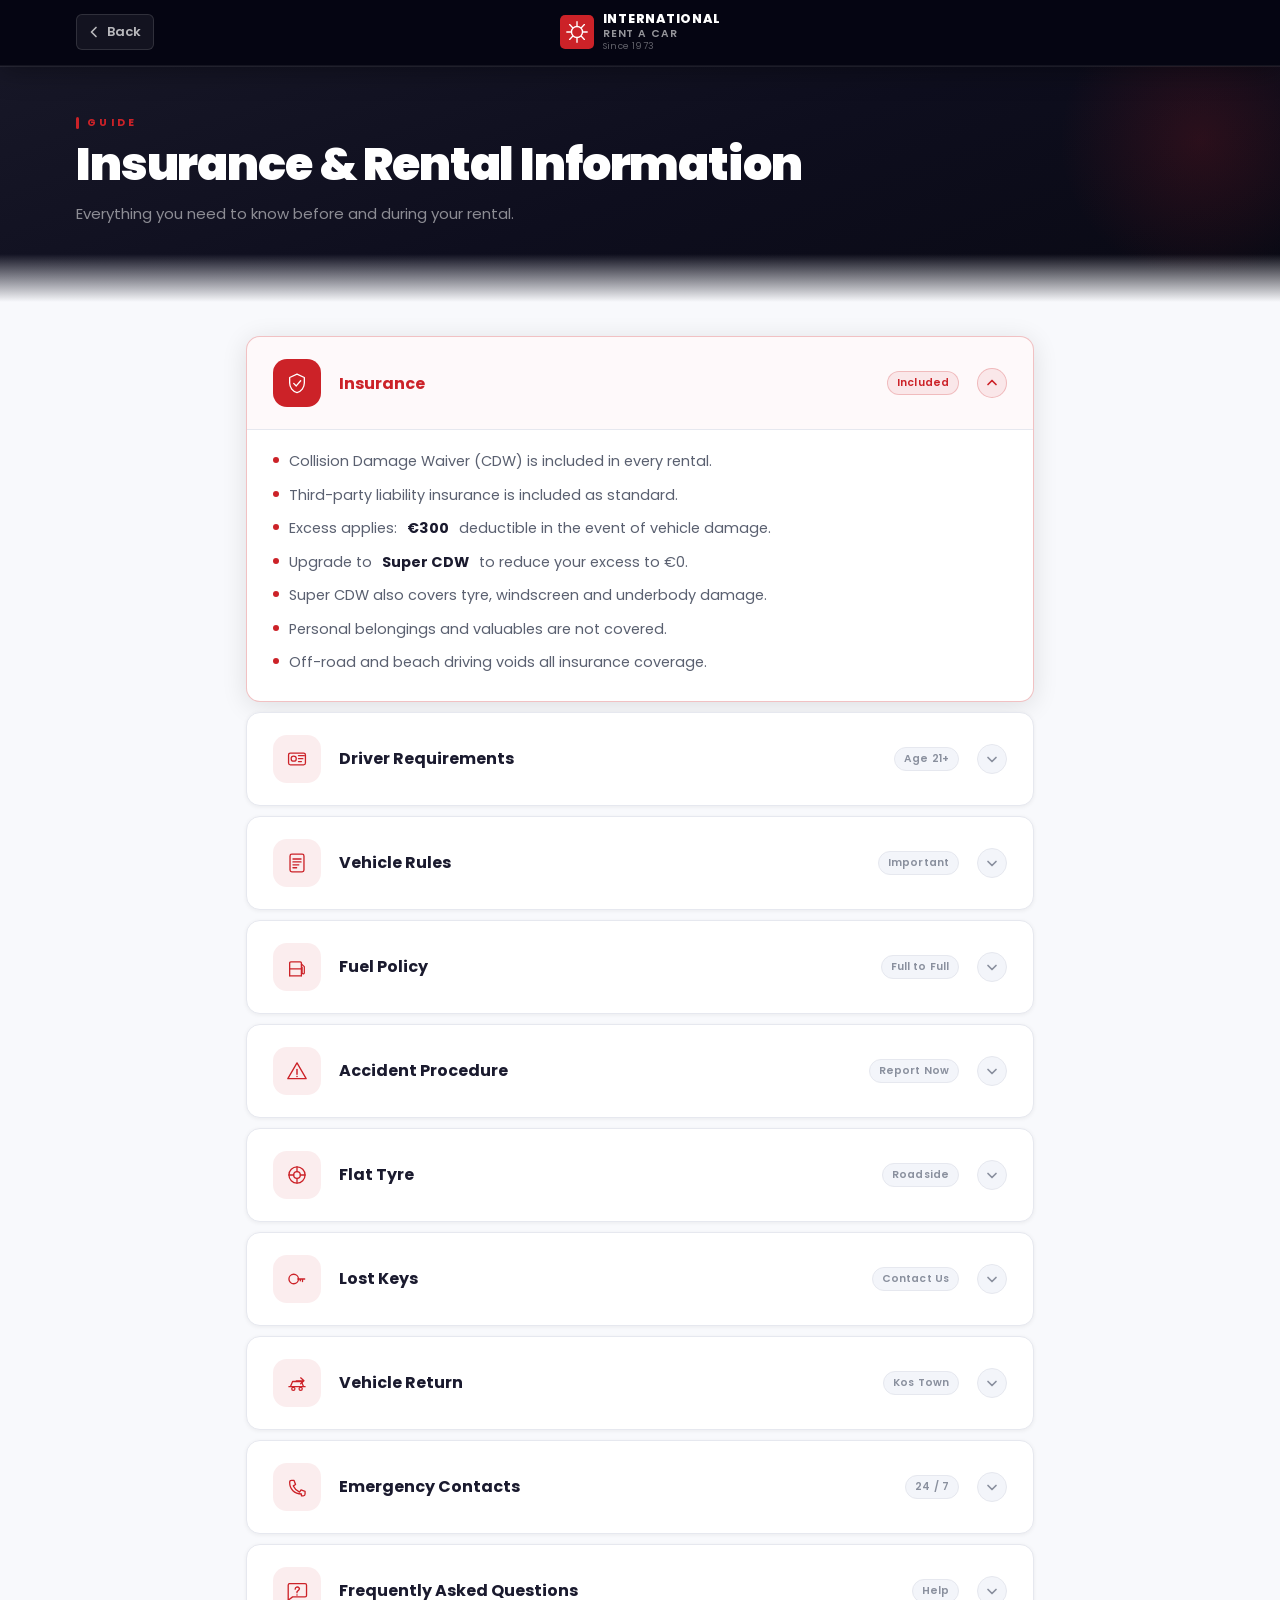
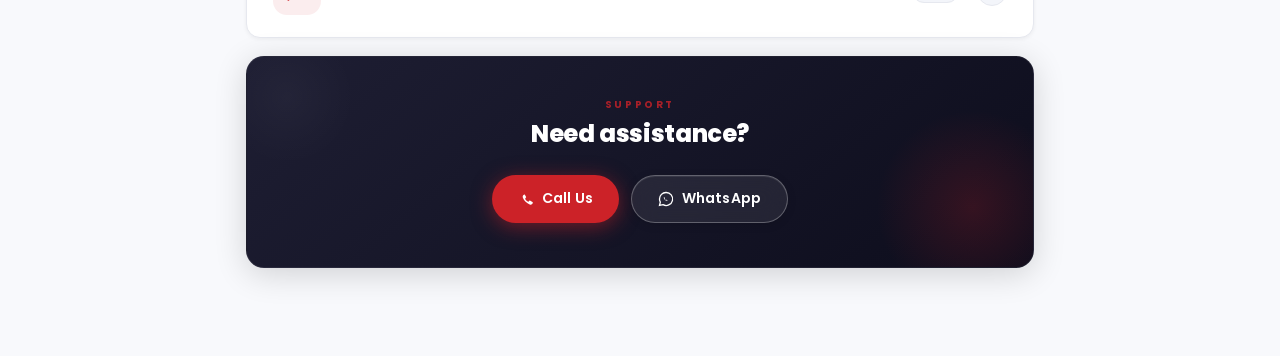
==== rental-guide.html @ 5ad6110a "Initial development version" ====
<!DOCTYPE html>
<html lang="en">
<head>
  <meta charset="UTF-8" />
  <meta name="viewport" content="width=device-width, initial-scale=1.0" />
  <meta name="description" content="Insurance &amp; Rental Information — International Rent A Car, Kos, Greece. Everything you need to know before and during your rental." />
  <title>Insurance &amp; Rental Information — International Rent A Car</title>
  <link rel="preconnect" href="https://fonts.googleapis.com" />
  <link rel="preconnect" href="https://fonts.gstatic.com" crossorigin />
  <link href="https://fonts.googleapis.com/css2?family=Poppins:ital,wght@0,300;0,400;0,500;0,600;0,700;0,800;0,900;1,400;1,500&display=swap" rel="stylesheet" />
  <link rel="stylesheet" href="css/style.css" />
  <link rel="stylesheet" href="css/rental-guide.css" />
</head>
<body class="rg-page">

  <!-- ═══════════════════════ NAVIGATION ═══════════════════════ -->
  <header class="rg-nav" role="banner">
    <div class="rg-nav__inner">

      <a href="index.html" class="rg-nav__back" id="rgBack" aria-label="Go back to home page">
        <svg width="16" height="16" viewBox="0 0 16 16" fill="none" aria-hidden="true">
          <path d="M10 12.5L5.5 8 10 3.5" stroke="currentColor" stroke-width="1.7" stroke-linecap="round" stroke-linejoin="round"/>
        </svg>
        <span>Back</span>
      </a>

      <a href="index.html" class="rg-nav__logo" aria-label="International Rent A Car — Home">
        <div class="rg-nav__logo-icon" aria-hidden="true">
          <svg width="34" height="34" viewBox="0 0 40 40" fill="none" xmlns="http://www.w3.org/2000/svg">
            <rect width="40" height="40" rx="6" fill="#CC2228"/>
            <circle cx="20" cy="20" r="6.5" stroke="white" stroke-width="1.6" fill="none"/>
            <line x1="20" y1="8"  x2="20" y2="12.5" stroke="white" stroke-width="1.6" stroke-linecap="round"/>
            <line x1="20" y1="27.5" x2="20" y2="32" stroke="white" stroke-width="1.6" stroke-linecap="round"/>
            <line x1="8"  y1="20" x2="12.5" y2="20" stroke="white" stroke-width="1.6" stroke-linecap="round"/>
            <line x1="27.5" y1="20" x2="32" y2="20" stroke="white" stroke-width="1.6" stroke-linecap="round"/>
            <line x1="11.3" y1="11.3" x2="14.9" y2="14.9" stroke="white" stroke-width="1.6" stroke-linecap="round"/>
            <line x1="25.1" y1="25.1" x2="28.7" y2="28.7" stroke="white" stroke-width="1.6" stroke-linecap="round"/>
            <line x1="28.7" y1="11.3" x2="25.1" y2="14.9" stroke="white" stroke-width="1.6" stroke-linecap="round"/>
            <line x1="14.9" y1="25.1" x2="11.3" y2="28.7" stroke="white" stroke-width="1.6" stroke-linecap="round"/>
          </svg>
        </div>
        <div class="rg-nav__logo-text">
          <span class="rg-nav__logo-name">INTERNATIONAL</span>
          <span class="rg-nav__logo-sub">RENT A CAR</span>
          <span class="rg-nav__logo-since">Since 1973</span>
        </div>
      </a>

      <!-- Spacer keeps logo centred in the 3-column grid -->
      <div class="rg-nav__spacer" aria-hidden="true"></div>

    </div>
  </header>

  <!-- ═══════════════════════ PAGE HERO HEADER ═════════════════ -->
  <div class="rg-hero" aria-hidden="true" role="presentation">
    <div class="rg-hero__inner">
      <span class="rg-hero__eyebrow">GUIDE</span>
      <h1 class="rg-hero__title">Insurance &amp; Rental Information</h1>
      <p class="rg-hero__sub">Everything you need to know before and during your rental.</p>
    </div>
  </div>

  <!-- ═══════════════════════ MAIN CONTENT ═════════════════════ -->
  <main class="rg-content" id="main-content" aria-label="Rental guide content">

    <!-- ══════════ ACCORDION ══════════════════════════════════ -->
    <section class="rg-acc" aria-label="Rental guide sections">

      <!-- ── 1 · Insurance ──────────────────────────────────── -->
      <div class="rg-acc__item open" id="insurance">
        <button
          class="rg-acc__trigger"
          aria-expanded="true"
          aria-controls="rg-body-0"
          id="rg-btn-0"
        >
          <span class="rg-acc__icon" aria-hidden="true">
            <svg width="22" height="22" viewBox="0 0 30 30" fill="none" stroke="currentColor" stroke-linecap="round" stroke-linejoin="round">
              <path d="M15 3L5 7.5v7.5c0 6 4.2 11.6 10 13 5.8-1.4 10-7 10-13V7.5L15 3z" stroke-width="1.8"/>
              <path d="M10.5 15.5l3.5 3.5 6-7" stroke-width="1.8"/>
            </svg>
          </span>
          <span class="rg-acc__label">Insurance</span>
          <span class="rg-acc__tag" aria-hidden="true">Included</span>
          <span class="rg-acc__chevron" aria-hidden="true">
            <svg width="14" height="14" viewBox="0 0 14 14" fill="none">
              <path d="M3 5.5l4 4 4-4" stroke="currentColor" stroke-width="1.7" stroke-linecap="round" stroke-linejoin="round"/>
            </svg>
          </span>
        </button>
        <div class="rg-acc__body" id="rg-body-0" role="region" aria-labelledby="rg-btn-0">
          <div class="rg-acc__inner">
            <div class="rg-acc__content">
              <ul class="rg-acc__list">
                <li>Collision Damage Waiver (CDW) is included in every rental.</li>
                <li>Third-party liability insurance is included as standard.</li>
                <li>Excess applies: <strong>€300</strong> deductible in the event of vehicle damage.</li>
                <li>Upgrade to <strong>Super CDW</strong> to reduce your excess to €0.</li>
                <li>Super CDW also covers tyre, windscreen and underbody damage.</li>
                <li>Personal belongings and valuables are not covered.</li>
                <li>Off-road and beach driving voids all insurance coverage.</li>
              </ul>
            </div>
          </div>
        </div>
      </div>

      <!-- ── 2 · Driver Requirements ────────────────────────── -->
      <div class="rg-acc__item" id="drivers">
        <button
          class="rg-acc__trigger"
          aria-expanded="false"
          aria-controls="rg-body-1"
          id="rg-btn-1"
        >
          <span class="rg-acc__icon" aria-hidden="true">
            <svg width="22" height="22" viewBox="0 0 30 30" fill="none" stroke="currentColor" stroke-linecap="round" stroke-linejoin="round">
              <rect x="3.5" y="7" width="23" height="16" rx="2.5" stroke-width="1.8"/>
              <circle cx="10.5" cy="14.5" r="3.5" stroke-width="1.7"/>
              <path d="M17 10.5h8M17 14.5h6M17 18.5h4" stroke-width="1.8"/>
            </svg>
          </span>
          <span class="rg-acc__label">Driver Requirements</span>
          <span class="rg-acc__tag" aria-hidden="true">Age 21+</span>
          <span class="rg-acc__chevron" aria-hidden="true">
            <svg width="14" height="14" viewBox="0 0 14 14" fill="none">
              <path d="M3 5.5l4 4 4-4" stroke="currentColor" stroke-width="1.7" stroke-linecap="round" stroke-linejoin="round"/>
            </svg>
          </span>
        </button>
        <div class="rg-acc__body" id="rg-body-1" role="region" aria-labelledby="rg-btn-1">
          <div class="rg-acc__inner">
            <div class="rg-acc__content">
              <ul class="rg-acc__list">
                <li>Valid driving licence required, held for a minimum of <strong>1 year</strong>.</li>
                <li>Minimum driver age: <strong>21 years</strong>.</li>
                <li>Maximum driver age: <strong>75 years</strong>.</li>
                <li>Drivers aged 21–24: a young driver surcharge applies per day.</li>
                <li>Non-EU licence holders must present an International Driving Permit.</li>
                <li>A valid credit card in the main driver's name is required at pickup.</li>
                <li>Up to 3 additional authorised drivers can be added to the agreement.</li>
              </ul>
            </div>
          </div>
        </div>
      </div>

      <!-- ── 3 · Vehicle Rules ───────────────────────────────── -->
      <div class="rg-acc__item" id="rules">
        <button
          class="rg-acc__trigger"
          aria-expanded="false"
          aria-controls="rg-body-2"
          id="rg-btn-2"
        >
          <span class="rg-acc__icon" aria-hidden="true">
            <svg width="22" height="22" viewBox="0 0 30 30" fill="none" stroke="currentColor" stroke-linecap="round" stroke-linejoin="round">
              <rect x="5.5" y="3" width="19" height="24" rx="2.4" stroke-width="1.8"/>
              <path d="M9.5 9.5h11M9.5 13.5h11M9.5 17.5h8M9.5 21.5h5" stroke-width="1.8"/>
            </svg>
          </span>
          <span class="rg-acc__label">Vehicle Rules</span>
          <span class="rg-acc__tag" aria-hidden="true">Important</span>
          <span class="rg-acc__chevron" aria-hidden="true">
            <svg width="14" height="14" viewBox="0 0 14 14" fill="none">
              <path d="M3 5.5l4 4 4-4" stroke="currentColor" stroke-width="1.7" stroke-linecap="round" stroke-linejoin="round"/>
            </svg>
          </span>
        </button>
        <div class="rg-acc__body" id="rg-body-2" role="region" aria-labelledby="rg-btn-2">
          <div class="rg-acc__inner">
            <div class="rg-acc__content">
              <ul class="rg-acc__list">
                <li>No smoking inside any vehicle — a <strong>€80 cleaning fee</strong> will apply.</li>
                <li>Pets are welcome with prior notice; a cleaning fee may apply.</li>
                <li>Off-road, beach and unpaved-road driving is strictly prohibited.</li>
                <li>All vehicles must remain within the borders of Greece at all times.</li>
                <li>Report any accident, incident or damage to us immediately.</li>
                <li>Do not attempt to repair the vehicle yourself — call us first.</li>
                <li>Seat belts must be worn by all passengers at all times by law.</li>
              </ul>
            </div>
          </div>
        </div>
      </div>

      <!-- ── 4 · Fuel Policy ────────────────────────────────── -->
      <div class="rg-acc__item" id="fuel">
        <button
          class="rg-acc__trigger"
          aria-expanded="false"
          aria-controls="rg-body-3"
          id="rg-btn-3"
        >
          <span class="rg-acc__icon" aria-hidden="true">
            <svg width="22" height="22" viewBox="0 0 30 30" fill="none" stroke="currentColor" stroke-linecap="round" stroke-linejoin="round">
              <path d="M5 27V9.5A1.5 1.5 0 016.5 8h13A1.5 1.5 0 0121 9.5V27" stroke-width="1.8"/>
              <path d="M5 17.5h16" stroke-width="1.8"/>
              <path d="M5 27h16" stroke-width="1.8"/>
              <path d="M21 11l4 3.5v8.5a1.5 1.5 0 01-3 0V15" stroke-width="1.65"/>
            </svg>
          </span>
          <span class="rg-acc__label">Fuel Policy</span>
          <span class="rg-acc__tag" aria-hidden="true">Full to Full</span>
          <span class="rg-acc__chevron" aria-hidden="true">
            <svg width="14" height="14" viewBox="0 0 14 14" fill="none">
              <path d="M3 5.5l4 4 4-4" stroke="currentColor" stroke-width="1.7" stroke-linecap="round" stroke-linejoin="round"/>
            </svg>
          </span>
        </button>
        <div class="rg-acc__body" id="rg-body-3" role="region" aria-labelledby="rg-btn-3">
          <div class="rg-acc__inner">
            <div class="rg-acc__content">
              <ul class="rg-acc__list">
                <li>All vehicles are collected with a <strong>full tank</strong> of fuel.</li>
                <li>The vehicle must be returned with a full tank.</li>
                <li>Failure to return full: refuelling charge + <strong>€25 service fee</strong>.</li>
                <li>The fuel type (petrol or diesel) is shown on the dashboard sticker.</li>
                <li>Always use the correct fuel — misfuelling is not covered by insurance.</li>
                <li>We do not offer a prepaid fuel option.</li>
              </ul>
            </div>
          </div>
        </div>
      </div>

      <!-- ── 5 · Accident Procedure ───────────────────────── -->
      <div class="rg-acc__item" id="accident">
        <button
          class="rg-acc__trigger"
          aria-expanded="false"
          aria-controls="rg-body-4"
          id="rg-btn-4"
        >
          <span class="rg-acc__icon" aria-hidden="true">
            <svg width="22" height="22" viewBox="0 0 30 30" fill="none" stroke="currentColor" stroke-linecap="round" stroke-linejoin="round">
              <path d="M15 4L27.5 25.5H2.5L15 4z" stroke-width="1.8"/>
              <line x1="15" y1="13" x2="15" y2="19.5" stroke-width="2" stroke-linecap="round"/>
              <circle cx="15" cy="22.5" r="1.1" fill="currentColor" stroke="none"/>
            </svg>
          </span>
          <span class="rg-acc__label">Accident Procedure</span>
          <span class="rg-acc__tag" aria-hidden="true">Report Now</span>
          <span class="rg-acc__chevron" aria-hidden="true">
            <svg width="14" height="14" viewBox="0 0 14 14" fill="none">
              <path d="M3 5.5l4 4 4-4" stroke="currentColor" stroke-width="1.7" stroke-linecap="round" stroke-linejoin="round"/>
            </svg>
          </span>
        </button>
        <div class="rg-acc__body" id="rg-body-4" role="region" aria-labelledby="rg-btn-4">
          <div class="rg-acc__inner">
            <div class="rg-acc__content">
              <ul class="rg-acc__list">
                <li>Contact us immediately: <strong>+30 224 209 1222</strong> or WhatsApp <strong>+30 694 445 0505</strong>.</li>
                <li>Do not move the vehicle unless it is blocking traffic and it is safe to do so.</li>
                <li>Call the police (<strong>100</strong>) for any collision involving another vehicle or personal injury.</li>
                <li>Take photographs of all vehicles, damage, and the surrounding area.</li>
                <li>Obtain the other driver's name, address, licence plate, and insurer.</li>
                <li>Do not admit fault or sign any statement at the scene.</li>
                <li>Complete the European Accident Report form found in the glove box.</li>
              </ul>
            </div>
          </div>
        </div>
      </div>

      <!-- ── 6 · Flat Tyre ─────────────────────────────────── -->
      <div class="rg-acc__item" id="tyre">
        <button
          class="rg-acc__trigger"
          aria-expanded="false"
          aria-controls="rg-body-5"
          id="rg-btn-5"
        >
          <span class="rg-acc__icon" aria-hidden="true">
            <svg width="22" height="22" viewBox="0 0 30 30" fill="none" stroke="currentColor" stroke-linecap="round" stroke-linejoin="round">
              <circle cx="15" cy="15" r="11" stroke-width="1.8"/>
              <circle cx="15" cy="15" r="4.5" stroke-width="1.8"/>
              <path d="M15 4v6.5M15 19.5V26M4 15h6.5M19.5 15H26" stroke-width="1.8"/>
            </svg>
          </span>
          <span class="rg-acc__label">Flat Tyre</span>
          <span class="rg-acc__tag" aria-hidden="true">Roadside</span>
          <span class="rg-acc__chevron" aria-hidden="true">
            <svg width="14" height="14" viewBox="0 0 14 14" fill="none">
              <path d="M3 5.5l4 4 4-4" stroke="currentColor" stroke-width="1.7" stroke-linecap="round" stroke-linejoin="round"/>
            </svg>
          </span>
        </button>
        <div class="rg-acc__body" id="rg-body-5" role="region" aria-labelledby="rg-btn-5">
          <div class="rg-acc__inner">
            <div class="rg-acc__content">
              <ul class="rg-acc__list">
                <li>Pull over safely, apply the handbrake, and switch on your hazard lights.</li>
                <li>The spare wheel and tool kit are located in the vehicle's boot.</li>
                <li>Contact us before changing the tyre — we can arrange assistance at no extra charge.</li>
                <li>Do not continue driving on a flat; doing so causes damage to the wheel rim.</li>
                <li>Standard CDW does not cover tyre damage; <strong>Super CDW</strong> includes tyre protection.</li>
                <li>Return the flat tyre with the vehicle so we can assess the cause of the puncture.</li>
              </ul>
            </div>
          </div>
        </div>
      </div>

      <!-- ── 7 · Lost Keys ─────────────────────────────────── -->
      <div class="rg-acc__item" id="keys">
        <button
          class="rg-acc__trigger"
          aria-expanded="false"
          aria-controls="rg-body-6"
          id="rg-btn-6"
        >
          <span class="rg-acc__icon" aria-hidden="true">
            <svg width="22" height="22" viewBox="0 0 30 30" fill="none" stroke="currentColor" stroke-linecap="round" stroke-linejoin="round">
              <circle cx="10.5" cy="15" r="6.5" stroke-width="1.8"/>
              <path d="M16.2 15h9.3M22.5 15v3.5M19.5 15v2.5" stroke-width="1.8"/>
            </svg>
          </span>
          <span class="rg-acc__label">Lost Keys</span>
          <span class="rg-acc__tag" aria-hidden="true">Contact Us</span>
          <span class="rg-acc__chevron" aria-hidden="true">
            <svg width="14" height="14" viewBox="0 0 14 14" fill="none">
              <path d="M3 5.5l4 4 4-4" stroke="currentColor" stroke-width="1.7" stroke-linecap="round" stroke-linejoin="round"/>
            </svg>
          </span>
        </button>
        <div class="rg-acc__body" id="rg-body-6" role="region" aria-labelledby="rg-btn-6">
          <div class="rg-acc__inner">
            <div class="rg-acc__content">
              <ul class="rg-acc__list">
                <li>Contact us immediately if keys are lost, stolen, or locked inside the vehicle.</li>
                <li>Key replacement costs from <strong>€150</strong>, depending on the vehicle model.</li>
                <li>Key loss is not covered by CDW or Super CDW insurance.</li>
                <li>If keys are stolen, file a police report and provide us with a copy.</li>
                <li>A spare key is held at our office for emergency use during opening hours.</li>
                <li>Never leave the vehicle unlocked or keys unattended in a public place.</li>
              </ul>
            </div>
          </div>
        </div>
      </div>

      <!-- ── 8 · Vehicle Return ─────────────────────────────── -->
      <div class="rg-acc__item" id="return">
        <button
          class="rg-acc__trigger"
          aria-expanded="false"
          aria-controls="rg-body-7"
          id="rg-btn-7"
        >
          <span class="rg-acc__icon" aria-hidden="true">
            <svg width="22" height="22" viewBox="0 0 30 30" fill="none" stroke="currentColor" stroke-linecap="round" stroke-linejoin="round">
              <path d="M4 20H26M6 20l3-7h12l3 7" stroke-width="1.8"/>
              <circle cx="10" cy="23" r="2.2" stroke-width="1.7"/>
              <circle cx="20" cy="23" r="2.2" stroke-width="1.7"/>
              <path d="M20 8l4.5 4-4.5 4M24.5 12H14" stroke-width="1.8"/>
            </svg>
          </span>
          <span class="rg-acc__label">Vehicle Return</span>
          <span class="rg-acc__tag" aria-hidden="true">Kos Town</span>
          <span class="rg-acc__chevron" aria-hidden="true">
            <svg width="14" height="14" viewBox="0 0 14 14" fill="none">
              <path d="M3 5.5l4 4 4-4" stroke="currentColor" stroke-width="1.7" stroke-linecap="round" stroke-linejoin="round"/>
            </svg>
          </span>
        </button>
        <div class="rg-acc__body" id="rg-body-7" role="region" aria-labelledby="rg-btn-7">
          <div class="rg-acc__inner">
            <div class="rg-acc__content">
              <ul class="rg-acc__list">
                <li>Return the vehicle to our office at <strong>12 Pavlou Mela, Kos Town</strong>.</li>
                <li>The return date and time are stated in your rental agreement.</li>
                <li>Late returns beyond a <strong>1-hour grace period</strong> incur an additional day's rental charge.</li>
                <li>The vehicle will be inspected jointly at the time of return.</li>
                <li>The fuel tank must be full; a refuelling charge plus a <strong>€25 service fee</strong> applies otherwise.</li>
                <li>Remove all personal belongings before handing over the keys.</li>
                <li>For after-hours returns, please contact us in advance to arrange a key drop-off.</li>
              </ul>
            </div>
          </div>
        </div>
      </div>

      <!-- ── 9 · Emergency Contacts ─────────────────────────── -->
      <div class="rg-acc__item" id="emergency">
        <button
          class="rg-acc__trigger"
          aria-expanded="false"
          aria-controls="rg-body-8"
          id="rg-btn-8"
        >
          <span class="rg-acc__icon" aria-hidden="true">
            <svg width="22" height="22" viewBox="0 0 30 30" fill="none" stroke="currentColor" stroke-linecap="round" stroke-linejoin="round">
              <path d="M21 24.5c-9.5 0-16-6.5-16-16 0-1.5 1-2.5 2.5-2.5h3.5l2 5.5-3 2c1.8 4 4.5 6.5 8.5 8.5l2-3 5.5 2v3.5c0 1.5-1 2.5-2.5 2.5H21z" stroke-width="1.8"/>
            </svg>
          </span>
          <span class="rg-acc__label">Emergency Contacts</span>
          <span class="rg-acc__tag" aria-hidden="true">24 / 7</span>
          <span class="rg-acc__chevron" aria-hidden="true">
            <svg width="14" height="14" viewBox="0 0 14 14" fill="none">
              <path d="M3 5.5l4 4 4-4" stroke="currentColor" stroke-width="1.7" stroke-linecap="round" stroke-linejoin="round"/>
            </svg>
          </span>
        </button>
        <div class="rg-acc__body" id="rg-body-8" role="region" aria-labelledby="rg-btn-8">
          <div class="rg-acc__inner">
            <div class="rg-acc__content">
              <ul class="rg-acc__list">
                <li><strong>Our 24-hour emergency line:</strong> +30 694 445 0505 (WhatsApp / call)</li>
                <li><strong>Office direct line:</strong> +30 224 209 1222</li>
                <li><strong>European emergency number:</strong> 112 (police, fire, ambulance)</li>
                <li><strong>Greek Police:</strong> 100</li>
                <li><strong>Roadside assistance (ELPA):</strong> 10400</li>
                <li><strong>Kos General Hospital:</strong> +30 224 202 2300</li>
              </ul>
            </div>
          </div>
        </div>
      </div>

      <!-- ── 10 · Frequently Asked Questions ────────────────── -->
      <div class="rg-acc__item" id="faq">
        <button
          class="rg-acc__trigger"
          aria-expanded="false"
          aria-controls="rg-body-9"
          id="rg-btn-9"
        >
          <span class="rg-acc__icon" aria-hidden="true">
            <svg width="22" height="22" viewBox="0 0 30 30" fill="none" stroke="currentColor" stroke-linecap="round" stroke-linejoin="round">
              <path d="M4 5h22a2 2 0 012 2v14a2 2 0 01-2 2H9l-6 4.5V7a2 2 0 012-2z" stroke-width="1.8"/>
              <path d="M12.5 12.5a3 3 0 015.2-2c.8.9.8 2.1 0 2.9L15 16v1.5" stroke-width="1.8" stroke-linecap="round"/>
              <circle cx="15" cy="20.5" r="1.1" fill="currentColor" stroke="none"/>
            </svg>
          </span>
          <span class="rg-acc__label">Frequently Asked Questions</span>
          <span class="rg-acc__tag" aria-hidden="true">Help</span>
          <span class="rg-acc__chevron" aria-hidden="true">
            <svg width="14" height="14" viewBox="0 0 14 14" fill="none">
              <path d="M3 5.5l4 4 4-4" stroke="currentColor" stroke-width="1.7" stroke-linecap="round" stroke-linejoin="round"/>
            </svg>
          </span>
        </button>
        <div class="rg-acc__body" id="rg-body-9" role="region" aria-labelledby="rg-btn-9">
          <div class="rg-acc__inner">
            <div class="rg-acc__content">
              <ul class="rg-acc__list">
                <li><strong>Can I pay by debit card?</strong> A credit card in the main driver's name is required as a security deposit; debit cards are accepted for the rental balance.</li>
                <li><strong>Is there a mileage limit?</strong> No — all rentals include unlimited mileage within Greece.</li>
                <li><strong>Can I drive to Turkey?</strong> Vehicles may not leave Greek territory under any circumstances.</li>
                <li><strong>What if I return the car late?</strong> Returns beyond 1 hour past the agreed time incur an extra day's charge.</li>
                <li><strong>Can I add an additional driver later?</strong> Yes — additional drivers must be added at our office and signed onto the agreement before driving.</li>
                <li><strong>Are child seats available?</strong> Child and baby seats are available on request at a small daily fee.</li>
              </ul>
            </div>
          </div>
        </div>
      </div>

    </section><!-- /rg-acc -->

    <!-- ══════════ HELP CARD ═══════════════════════════════════ -->
    <div class="rg-help" role="complementary" aria-label="Contact for assistance">
      <p class="rg-help__eyebrow">SUPPORT</p>
      <h2 class="rg-help__title">Need assistance?</h2>
      <div class="rg-help__actions">

        <a href="tel:+302242091222" class="rg-help__btn rg-help__btn--red">
          <svg width="16" height="16" viewBox="0 0 16 16" fill="none" aria-hidden="true">
            <path d="M14.5 11c-.3-.3-2.3-1.52-2.7-1.52-.4 0-.6.3-1.1.9-.3.3-.5.3-.8.16-.65-.3-1.9-.86-2.7-2.6-.1-.3-.1-.5.2-.8.5-.5.8-.7.8-1.1 0-.4-1.1-2.08-1.4-2.38-.3-.3-.6 0-.9.2-.5.3-.9.7-1.1 1.2-.2.5-.1 1.1.1 1.6.6 1.5 1.5 2.9 2.7 4.1 1.2 1.2 2.6 2.1 4.1 2.7.5.2 1.1.3 1.6.1.5-.2.9-.6 1.2-1.1.28-.4.5-.58.28-.88z" fill="white"/>
          </svg>
          Call Us
        </a>

        <a href="https://wa.me/306944450505" target="_blank" rel="noopener" class="rg-help__btn rg-help__btn--outline">
          <svg width="16" height="16" viewBox="0 0 16 16" fill="none" aria-hidden="true">
            <path d="M8 1.5C4.41 1.5 1.5 4.41 1.5 8c0 1.13.3 2.2.82 3.12L1.5 14.5l3.5-.81A6.5 6.5 0 108 1.5z" stroke="white" stroke-width="1.3" fill="none"/>
            <path d="M5.8 6.5c0-.16.1-.3.25-.33l.26-.02c.16-.02.3.08.33.23l.28.98c.04.12-.02.25-.13.31l-.27.17c.26.53.68.96 1.2 1.2l.17-.26a.27.27 0 01.32-.14l.98.28c.15.03.25.17.23.33l-.02.26c-.02.16-.16.27-.32.27C7.25 9.62 5.8 8.17 5.8 6.76V6.5z" fill="white"/>
          </svg>
          WhatsApp
        </a>

      </div>
    </div>

  </main><!-- /rg-content -->

  <!-- ═══════════════════════ SCRIPT ════════════════════════════ -->
  <script>
  (function () {
    'use strict';

    /* ── Back button: use history.back() when there is history ── */
    var rgBack = document.getElementById('rgBack');
    if (rgBack) {
      rgBack.addEventListener('click', function (e) {
        if (window.history.length > 1 && document.referrer) {
          e.preventDefault();
          history.back();
        }
        /* Falls through to href="index.html" if no history */
      });
    }

    /* ── Accordion ───────────────────────────────────────────── */
    var accItems = Array.prototype.slice.call(
      document.querySelectorAll('.rg-acc__item')
    );

    function closeAll() {
      accItems.forEach(function (item) {
        item.classList.remove('open');
        var btn = item.querySelector('.rg-acc__trigger');
        if (btn) btn.setAttribute('aria-expanded', 'false');
      });
    }

    accItems.forEach(function (item) {
      var btn = item.querySelector('.rg-acc__trigger');
      if (!btn) return;

      btn.addEventListener('click', function () {
        var wasOpen = item.classList.contains('open');
        closeAll();
        if (!wasOpen) {
          item.classList.add('open');
          btn.setAttribute('aria-expanded', 'true');
        }
      });

      /* Keyboard: Space and Enter are native for <button> */
    });

    /* ── Anchor / deep-link support ──────────────────────────── */
    function openSection(id) {
      var target = document.getElementById(id);
      if (!target || !target.classList.contains('rg-acc__item')) return false;
      closeAll();
      target.classList.add('open');
      var btn = target.querySelector('.rg-acc__trigger');
      if (btn) btn.setAttribute('aria-expanded', 'true');
      return true;
    }

    function scrollToSection(id) {
      var el = document.getElementById(id);
      if (el) el.scrollIntoView({ behavior: 'smooth', block: 'start' });
    }

    /* On initial page load with a hash */
    var initialHash = window.location.hash.slice(1);
    if (initialHash && openSection(initialHash)) {
      /* Defer scroll so it runs after the browser's own anchor jump */
      setTimeout(function () { scrollToSection(initialHash); }, 100);
    }

    /* Support hash changes (back/forward, in-page links) */
    window.addEventListener('hashchange', function () {
      var hash = window.location.hash.slice(1);
      if (hash && openSection(hash)) {
        setTimeout(function () { scrollToSection(hash); }, 40);
      }
    });

  })();
  </script>

</body>
</html>
---- css/style.css ----
/* ═══════════════════════════════════════════════════════════════
   International Rent A Car — Complete Home Page Stylesheet
   Red brand · Poppins · Mobile-first · Production-ready
   ═══════════════════════════════════════════════════════════════ */

/* ─── DESIGN TOKENS ──────────────────────────────────────────── */
:root {
  --red:        #CC2228;
  --red-dark:   #a81b20;
  --red-light:  rgba(204,34,40,0.08);
  --dark:       #1A1A2E;
  --dark-nav:   rgba(10,10,22,0.96);
  --emg-bg:     #111126;
  --ftr-bg:     #0D0D1C;
  --white:      #ffffff;
  --off-white:  #f8f9fc;
  --card-bg:    #f3f5fa;
  --text:       #1a1a2e;
  --text-2:     #5a6070;
  --text-3:     #8a909e;
  --border:     #e6e8ef;
  --border-2:   #d0d4de;
  --radius-sm:  6px;
  --radius:     10px;
  --radius-lg:  14px;
  --radius-xl:  18px;
  --shadow-sm:  0 1px 4px rgba(0,0,0,0.06);
  --shadow:     0 2px 14px rgba(0,0,0,0.08);
  --shadow-md:  0 4px 24px rgba(0,0,0,0.11);
  --shadow-lg:  0 8px 40px rgba(0,0,0,0.14);
  --shadow-card:0 6px 28px rgba(0,0,0,0.10);
  --font:       'Poppins', -apple-system, BlinkMacSystemFont, 'Segoe UI', sans-serif;
  --max-w:      1200px;
  --t-fast:     150ms ease;
  --t-base:     220ms ease;
  --t-slow:     350ms ease;
}

/* ─── RESET ──────────────────────────────────────────────────── */
*, *::before, *::after { box-sizing: border-box; margin: 0; padding: 0; }
html  { scroll-behavior: smooth; font-size: 16px; -webkit-text-size-adjust: 100%; }
body  { font-family: var(--font); color: var(--text); background: var(--white); line-height: 1.55; -webkit-font-smoothing: antialiased; overflow-x: hidden; }
img   { display: block; max-width: 100%; height: auto; }
a     { color: inherit; text-decoration: none; }
ul, ol{ list-style: none; }
button{ font-family: inherit; cursor: pointer; border: none; background: none; }
svg   { display: block; flex-shrink: 0; }
address { font-style: normal; }

/* ─── CONTAINER ──────────────────────────────────────────────── */
.container {
  width: 100%;
  max-width: var(--max-w);
  margin-inline: auto;
  padding-inline: 18px;
}
@media (min-width: 640px)  { .container { padding-inline: 24px; } }
@media (min-width: 960px)  { .container { padding-inline: 36px; } }
@media (min-width: 1280px) { .container { padding-inline: 48px; } }

/* ─── SECTION HEADER ─────────────────────────────────────────── */
.sec-head {
  display: flex;
  align-items: center;
  justify-content: space-between;
  margin-bottom: 18px;
  gap: 12px;
}

.sec-title {
  display: flex;
  align-items: center;
  gap: 10px;
  font-size: 17px;
  font-weight: 800;
  letter-spacing: 0.05em;
  color: var(--text);
  text-transform: uppercase;
  line-height: 1;
}
.sec-title::before {
  content: '';
  display: block;
  width: 4px;
  min-width: 4px;
  height: 18px;
  background: var(--red);
  border-radius: 2px;
}

.sec-link {
  font-size: 13px;
  font-weight: 600;
  color: var(--red);
  white-space: nowrap;
  display: inline-flex;
  align-items: center;
  gap: 3px;
  transition: opacity var(--t-fast);
}
.sec-link:hover { opacity: 0.72; }

/* ─── SHARED RED BUTTON ──────────────────────────────────────── */
.btn-red {
  display: inline-flex;
  align-items: center;
  gap: 8px;
  padding: 10px 22px;
  background: var(--red);
  color: var(--white);
  border-radius: 24px;
  font-size: 13.5px;
  font-weight: 600;
  letter-spacing: 0.01em;
  transition: background var(--t-base), transform var(--t-fast), box-shadow var(--t-base);
  white-space: nowrap;
  box-shadow: 0 3px 14px rgba(204,34,40,0.32);
}
.btn-red:hover  { background: var(--red-dark); transform: translateY(-1px); box-shadow: 0 5px 18px rgba(204,34,40,0.4); }
.btn-red:active { transform: translateY(0); }


/* ═══════════════════════════════════════════════════════════════
   NAVIGATION
   ═══════════════════════════════════════════════════════════════ */
.nav {
  position: fixed;
  top: 0; left: 0; right: 0;
  z-index: 200;
  /* Subtle top-fade ensures logo is readable even before scroll */
  background: linear-gradient(to bottom, rgba(4,4,16,0.56) 0%, rgba(4,4,16,0.20) 55%, transparent 100%);
  transition: background var(--t-slow), box-shadow var(--t-slow), backdrop-filter var(--t-slow);
}
.nav.scrolled {
  background: rgba(6, 6, 18, 0.94);
  backdrop-filter: blur(22px) saturate(180%) brightness(0.92);
  -webkit-backdrop-filter: blur(22px) saturate(180%) brightness(0.92);
  box-shadow: 0 1px 0 rgba(255,255,255,0.07), 0 4px 28px rgba(0,0,0,0.38);
}

.nav__inner {
  display: flex;
  align-items: center;
  justify-content: space-between;
  gap: 12px;
  padding: 10px 20px;
  max-width: var(--max-w);
  margin-inline: auto;
}

/* Logo */
.nav__logo {
  display: flex;
  align-items: center;
  gap: 9px;
  text-decoration: none;
  flex-shrink: 0;
}
.nav__logo-icon { flex-shrink: 0; }
/* img-slot: drop <img src="logo.png" alt="" width="40" height="40" /> here instead of the SVG */
.nav__logo-icon img { width: 40px; height: 40px; object-fit: contain; border-radius: 6px; display: block; }
.nav__logo-text {
  display: flex;
  flex-direction: column;
  line-height: 1;
}
.nav__logo-name  { font-size: 13px;   font-weight: 800; color: #fff;                    letter-spacing: 0.06em; line-height: 1.25; }
.nav__logo-sub   { font-size: 11px;   font-weight: 600; color: rgba(255,255,255,0.78);  letter-spacing: 0.09em; line-height: 1.3; }
.nav__logo-since { font-size: 9.5px;  font-weight: 400; color: rgba(255,255,255,0.50);  letter-spacing: 0.04em; line-height: 1.4; }

/* Right side */
.nav__right { display: flex; align-items: center; gap: 14px; }

.nav__lang {
  display: flex;
  align-items: center;
  gap: 5px;
  padding: 6px 9px;
  border: 1px solid rgba(255,255,255,0.22);
  border-radius: var(--radius-sm);
  font-size: 12.5px;
  font-weight: 500;
  color: var(--white);
  background: rgba(255,255,255,0.08);
  cursor: pointer;
  transition: background var(--t-fast);
  user-select: none;
}
.nav__lang:hover { background: rgba(255,255,255,0.14); }

.nav__burger {
  display: flex;
  flex-direction: column;
  justify-content: center;
  gap: 5px;
  width: 38px; height: 38px;
  padding: 9px 8px;
  border-radius: var(--radius-sm);
  background: rgba(255,255,255,0.10);
  border: 1px solid rgba(255,255,255,0.14);
  transition: background var(--t-fast);
}
.nav__burger:hover { background: rgba(255,255,255,0.18); }
.nav__burger span {
  display: block;
  width: 100%;
  height: 1.8px;
  background: var(--white);
  border-radius: 2px;
  transition: transform 0.28s ease, opacity 0.28s ease;
}
.nav__burger.open span:nth-child(1) { transform: translateY(6.8px) rotate(45deg); }
.nav__burger.open span:nth-child(2) { opacity: 0; transform: scaleX(0); }
.nav__burger.open span:nth-child(3) { transform: translateY(-6.8px) rotate(-45deg); }


/* ═══════════════════════════════════════════════════════════════
   MOBILE MENU
   ═══════════════════════════════════════════════════════════════ */
.mob-menu {
  position: fixed; inset: 0; z-index: 300;
  pointer-events: none;
}
.mob-menu[aria-hidden="false"] { pointer-events: auto; }

.mob-menu__bg {
  position: absolute; inset: 0;
  background: rgba(0,0,0,0.6);
  opacity: 0;
  transition: opacity var(--t-slow);
}
.mob-menu[aria-hidden="false"] .mob-menu__bg { opacity: 1; }

.mob-menu__panel {
  position: absolute;
  top: 0; right: 0; bottom: 0;
  width: min(300px, 86vw);
  background: #13132A;
  display: flex;
  flex-direction: column;
  transform: translateX(100%);
  transition: transform var(--t-slow) cubic-bezier(0.4,0,0.2,1);
  overflow-y: auto;
  border-left: 1px solid rgba(255,255,255,0.06);
}
.mob-menu[aria-hidden="false"] .mob-menu__panel { transform: translateX(0); }

.mob-menu__head {
  display: flex;
  align-items: center;
  justify-content: space-between;
  padding: 16px 18px;
  border-bottom: 1px solid rgba(255,255,255,0.07);
}
.mob-menu__logo {
  display: flex;
  align-items: center;
  gap: 9px;
  font-size: 13px;
  font-weight: 700;
  color: var(--white);
  letter-spacing: 0.05em;
}
.mob-menu__close {
  width: 32px; height: 32px;
  display: flex; align-items: center; justify-content: center;
  border-radius: var(--radius-sm);
  color: rgba(255,255,255,0.65);
  background: rgba(255,255,255,0.07);
  transition: background var(--t-fast);
}
.mob-menu__close:hover { background: rgba(255,255,255,0.13); color: var(--white); }

.mob-menu__nav {
  display: flex;
  flex-direction: column;
  padding: 10px 8px;
  flex: 1;
}
.mob-menu__link {
  display: block;
  padding: 13px 14px;
  font-size: 15px;
  font-weight: 500;
  color: rgba(255,255,255,0.72);
  border-radius: 8px;
  transition: background var(--t-fast), color var(--t-fast);
}
.mob-menu__link:hover { background: rgba(255,255,255,0.06); color: var(--white); }

.mob-menu__footer {
  padding: 18px;
  border-top: 1px solid rgba(255,255,255,0.07);
  display: flex;
  flex-direction: column;
  gap: 10px;
}
.mob-menu__cta {
  display: flex;
  align-items: center;
  justify-content: center;
  gap: 8px;
  padding: 12px 18px;
  border-radius: 24px;
  font-size: 13.5px;
  font-weight: 600;
  transition: opacity var(--t-fast);
}
.mob-menu__cta--red { background: var(--red); color: var(--white); }
.mob-menu__cta--red:hover { opacity: 0.86; }
.mob-menu__cta--outline {
  background: transparent;
  color: var(--white);
  border: 1px solid rgba(255,255,255,0.25);
}
.mob-menu__cta--outline:hover { background: rgba(255,255,255,0.08); }


/* ═══════════════════════════════════════════════════════════════
   HERO
   ═══════════════════════════════════════════════════════════════ */
.hero {
  position: relative;
  min-height: 620px;   /* safety floor for very short viewports */
  min-height: 100vh;
  min-height: 100svh;
  display: flex;
  flex-direction: column;
  overflow: hidden;
}

/* Slide backgrounds */
.hero__slide {
  position: absolute; inset: 0;
  background-size: cover;
  background-position: center 52%;
  opacity: 0;
  transition: opacity 1.4s ease;
  z-index: 0;
  will-change: opacity;
  transform: scale(1.03);
  /* Cinematic grade: slightly darker, punchier contrast, warm saturation */
  filter: brightness(0.86) contrast(1.07) saturate(1.10);
}
.hero__slide.active { opacity: 1; transform: scale(1); transition: opacity 1.4s ease, transform 8s ease; }

/* Overlays */
.hero__overlay {
  position: absolute; inset: 0;
  background:
    /* Left-to-right: dark text zone → transparent scenic right */
    linear-gradient(
      to right,
      rgba(3, 3, 14, 0.96) 0%,
      rgba(5, 5, 18, 0.82) 26%,
      rgba(7, 7, 22, 0.52) 52%,
      rgba(4, 4, 16, 0.14) 100%
    ),
    /* Top darkening for nav readability */
    linear-gradient(
      to bottom,
      rgba(4, 4, 16, 0.44) 0%,
      transparent 28%
    ),
    /* Warm harbour-light undertone at the lower-left */
    linear-gradient(
      165deg,
      transparent 45%,
      rgba(100, 48, 12, 0.10) 100%
    );
  z-index: 1;
}
.hero__vignette {
  position: absolute;
  bottom: 0; left: 0; right: 0;
  height: 320px;
  background: linear-gradient(to top, rgba(3,3,14,0.90) 0%, rgba(3,3,14,0.42) 52%, transparent 100%);
  z-index: 2;
}

/* Content block */
.hero__content {
  position: relative;
  z-index: 10;
  flex: 1;
  display: flex;
  flex-direction: column;
  justify-content: flex-end;
  padding: 88px 24px 112px;
  width: 100%;
  max-width: 680px;
}

.hero__eyebrow {
  display: inline-flex;
  align-items: center;
  gap: 10px;
  font-size: 11px;
  font-weight: 600;
  color: rgba(255,255,255,0.82);
  letter-spacing: 0.30em;
  text-transform: uppercase;
  margin-bottom: 12px;
}
.hero__eyebrow::before {
  content: '';
  display: block;
  width: 3px; height: 13px;
  background: var(--red);
  border-radius: 2px;
  flex-shrink: 0;
}

.hero__heading {
  font-size: clamp(50px, 13vw, 82px);
  font-weight: 900;
  color: var(--white);
  line-height: 0.92;
  letter-spacing: -0.032em;
  margin-bottom: 18px;
  text-shadow: 0 4px 52px rgba(0,0,0,0.38), 0 1px 8px rgba(0,0,0,0.22);
}

.hero__tagline {
  font-size: clamp(17px, 4.2vw, 22px);
  font-style: italic;
  font-weight: 400;
  color: rgba(255,255,255,0.88);
  margin-bottom: 10px;
  line-height: 1.42;
  text-shadow: 0 1px 14px rgba(0,0,0,0.24);
}

.hero__desc {
  font-size: 14px;
  font-weight: 400;
  color: rgba(255,255,255,0.64);
  line-height: 1.75;
  margin-bottom: 28px;
}

.hero__actions {
  display: flex;
  flex-wrap: wrap;
  gap: 12px;
  margin-bottom: 26px;
}

.hero__btn {
  display: inline-flex;
  align-items: center;
  justify-content: center;
  gap: 9px;
  padding: 0 28px;
  height: 48px;
  border-radius: 50px;
  font-size: 14px;
  font-weight: 600;
  letter-spacing: 0.015em;
  transition: transform 200ms ease, box-shadow 200ms ease,
              background 200ms ease, border-color 200ms ease;
  white-space: nowrap;
}
.hero__btn--red {
  background: var(--red);
  color: var(--white);
  box-shadow: 0 4px 20px rgba(204,34,40,0.52), 0 1px 3px rgba(0,0,0,0.18);
}
.hero__btn--red:hover {
  background: var(--red-dark);
  transform: translateY(-2px);
  box-shadow: 0 8px 28px rgba(204,34,40,0.60), 0 2px 6px rgba(0,0,0,0.22);
}
.hero__btn--red:active { transform: translateY(0); box-shadow: 0 2px 12px rgba(204,34,40,0.40); }
.hero__btn--dark {
  background: rgba(255,255,255,0.08);
  color: var(--white);
  border: 1.8px solid rgba(255,255,255,0.46);
  backdrop-filter: blur(16px) saturate(150%);
  -webkit-backdrop-filter: blur(16px) saturate(150%);
  box-shadow: 0 2px 10px rgba(0,0,0,0.12), inset 0 1px 0 rgba(255,255,255,0.10);
}
.hero__btn--dark:hover {
  background: rgba(255,255,255,0.15);
  border-color: rgba(255,255,255,0.68);
  transform: translateY(-2px);
  box-shadow: 0 5px 18px rgba(0,0,0,0.18);
}
.hero__btn--dark:active { transform: translateY(0); }

/* Slider dots */
.hero__dots {
  display: flex;
  gap: 8px;
  align-items: center;
}
.hero__dot {
  width: 9px; height: 9px;
  border-radius: 50%;
  background: rgba(255,255,255,0.28);
  border: none; padding: 0; cursor: pointer;
  transition: background var(--t-base), transform var(--t-base);
}
.hero__dot.active  { background: var(--red); transform: scale(1.25); }
.hero__dot:hover:not(.active) { background: rgba(255,255,255,0.55); }

/* Scroll indicator — bottom offset must clear the qa-wrap overlap */
.hero__scroll {
  position: absolute;
  bottom: 62px; left: 50%;
  transform: translateX(-50%);
  z-index: 10;
  display: flex;
  flex-direction: column;
  align-items: center;
  gap: 7px;
  color: rgba(255,255,255,0.62);
  font-size: 9px;
  font-weight: 600;
  letter-spacing: 0.22em;
  text-transform: uppercase;
  text-decoration: none;
  animation: scrollFloat 3s cubic-bezier(0.45, 0, 0.55, 1) infinite;
  transition: color var(--t-fast);
}
.hero__scroll:hover { color: rgba(255,255,255,0.90); }
.hero__scroll-ring {
  width: 40px; height: 40px;
  border-radius: 50%;
  border: 1.5px solid rgba(255,255,255,0.46);
  background: rgba(255,255,255,0.05);
  display: flex; align-items: center; justify-content: center;
  box-shadow: 0 0 18px rgba(255,255,255,0.07), inset 0 0 8px rgba(255,255,255,0.04);
  transition: border-color var(--t-fast), background var(--t-fast);
}
.hero__scroll:hover .hero__scroll-ring {
  border-color: rgba(255,255,255,0.72);
  background: rgba(255,255,255,0.10);
}

@keyframes scrollFloat {
  0%        { transform: translateX(-50%) translateY(0);    opacity: 1;    }
  42%, 58%  { transform: translateX(-50%) translateY(11px); opacity: 0.52; }
  100%      { transform: translateX(-50%) translateY(0);    opacity: 1;    }
}


/* ═══════════════════════════════════════════════════════════════
   QUICK ACCESS
   ═══════════════════════════════════════════════════════════════ */
.qa-wrap {
  position: relative;
  z-index: 20;
  padding: 0 16px 48px;
  margin-top: -52px;
}

.qa-grid {
  display: flex;
  flex-wrap: wrap;
  justify-content: center;
  gap: 14px;
  max-width: 1320px;
  margin-inline: auto;
}

/* ─── Card ─────────────────────────────────────────────────── */
.qa-card {
  flex: 0 0 100%;
  background: var(--white);
  border-radius: 14px;
  border: 1px solid rgba(0,0,0,0.06);
  box-shadow: 0 4px 22px rgba(0,0,0,0.09), 0 1px 5px rgba(0,0,0,0.05);
  padding: 30px 20px 24px;
  display: flex;
  flex-direction: column;
  align-items: center;
  text-align: center;
  text-decoration: none;
  color: var(--text);
  cursor: pointer;
  opacity: 0;
  transition: transform 300ms ease, box-shadow 300ms ease;
}

@keyframes qaFadeUp {
  from { opacity: 0; transform: translateY(28px); }
  to   { opacity: 1; transform: translateY(0);    }
}
.qa-card.visible {
  animation: qaFadeUp 560ms cubic-bezier(0.22, 1, 0.36, 1) forwards;
}
.qa-card.shown {
  opacity: 1;
  transform: translateY(0);
}
.qa-card.shown:hover {
  transform: translateY(-7px);
  box-shadow: 0 16px 44px rgba(0,0,0,0.14), 0 4px 12px rgba(0,0,0,0.07);
}
.qa-card:focus-visible {
  outline: 2px solid var(--red);
  outline-offset: 3px;
  border-radius: 14px;
}

/* ─── Icon ──────────────────────────────────────────────────── */
.qa-card__icon {
  width: 68px; height: 68px;
  border-radius: 50%;
  background: rgba(204,34,40,0.07);
  display: flex;
  align-items: center;
  justify-content: center;
  margin-bottom: 16px;
  flex-shrink: 0;
  transition: background 280ms ease, transform 280ms ease;
}
.qa-card.shown:hover .qa-card__icon {
  background: rgba(204,34,40,0.13);
  transform: scale(1.10);
}

/* ─── Body ──────────────────────────────────────────────────── */
.qa-card__body {
  flex: 1;
  display: flex;
  flex-direction: column;
  align-items: center;
  gap: 5px;
  margin-bottom: 16px;
}
.qa-card__title {
  font-size: 15px;
  font-weight: 700;
  color: var(--text);
  line-height: 1.25;
}
.qa-card__desc {
  font-size: 12.5px;
  color: var(--text-3);
  line-height: 1.4;
  font-weight: 400;
}

/* ─── Arrow ─────────────────────────────────────────────────── */
.qa-card__arrow {
  width: 30px; height: 30px;
  border-radius: 50%;
  background: rgba(204,34,40,0.07);
  border: 1.5px solid rgba(204,34,40,0.20);
  display: flex; align-items: center; justify-content: center;
  color: var(--red);
  flex-shrink: 0;
  transition: background 280ms ease, border-color 280ms ease,
              transform 280ms ease, color 280ms ease;
}
.qa-card.shown:hover .qa-card__arrow {
  background: var(--red);
  border-color: var(--red);
  color: var(--white);
  transform: translateX(5px);
}

/* ─── Tablet: 2 + 2 + 1 centred ────────────────────────────── */
@media (min-width: 520px) {
  .qa-wrap { padding: 0 18px 50px; margin-top: -56px; }
  .qa-grid { gap: 14px; }
  .qa-card { flex: 0 0 calc(50% - 7px); }
}

/* ─── Desktop: 5 equal columns ─────────────────────────────── */
@media (min-width: 900px) {
  .qa-wrap { padding: 0 36px 56px; margin-top: -60px; }
  .qa-grid { gap: 16px; }
  .qa-card { flex: 1; min-width: 0; padding: 34px 18px 26px; }
}

@media (min-width: 1200px) {
  .qa-wrap { padding: 0 48px 60px; }
}

/* ─── Mobile: centred focus carousel (<640px) ──────────────── */
@media (max-width: 639px) {
  .qa-wrap {
    padding-inline: 0;
    /* keep bottom padding and negative-margin hero overlap */
    padding-bottom: 48px;
    overflow: visible;
  }

  .qa-grid {
    display: flex;
    flex-wrap: nowrap;
    justify-content: flex-start;
    overflow-x: auto;
    overflow-y: visible;
    scroll-snap-type: x mandatory;
    scroll-behavior: smooth;
    gap: 14px;
    /* Top/bottom padding gives box-shadow breathing room;
       inline padding centres first and last card in the viewport */
    padding: 12px calc(50% - 37vw) 20px;
    scrollbar-width: none;
    -ms-overflow-style: none;
    max-width: none;
    margin-inline: 0;
  }
  .qa-grid::-webkit-scrollbar { display: none; }

  /* Each card: 74vw wide, snaps to centre, scales down when inactive */
  .qa-card {
    flex: 0 0 74vw;
    scroll-snap-align: center;
    /* Override the entrance-animation opacity so cards appear
       immediately without waiting for the JS stagger */
    opacity: 1 !important;
    animation: none !important;
    transform: scale(0.84);
    transition: transform 320ms cubic-bezier(0.22, 1, 0.36, 1),
                box-shadow 320ms ease;
    will-change: transform;
  }

  /* Centred (active) card — 1/0.84 ≈ 19% larger than neighbours */
  .qa-card.qa-card--active {
    transform: scale(1);
    box-shadow: 0 10px 36px rgba(0,0,0,0.14), 0 2px 8px rgba(0,0,0,0.06);
  }

  /* Suppress desktop hover-lift on touch screens */
  .qa-card.shown:hover                     { transform: scale(0.84); box-shadow: 0 4px 22px rgba(0,0,0,0.09), 0 1px 5px rgba(0,0,0,0.05); }
  .qa-card.shown.qa-card--active:hover     { transform: scale(1); }
  .qa-card.shown:hover .qa-card__icon,
  .qa-card.shown.qa-card--active:hover .qa-card__icon { transform: none; background: rgba(204,34,40,0.07); }
  .qa-card.shown:hover .qa-card__arrow,
  .qa-card.shown.qa-card--active:hover .qa-card__arrow {
    background: rgba(204,34,40,0.07);
    border-color: rgba(204,34,40,0.20);
    color: var(--red);
    transform: none;
  }
}

/* ─── QA Pagination dots (hidden desktop/tablet) ────────────── */
.qa-dots {
  display: none;
  justify-content: center;
  align-items: center;
  gap: 7px;
  margin-top: 16px;
  padding-inline: 16px;
}
.qa-dot {
  width: 7px;
  height: 7px;
  border-radius: 50%;
  background: var(--border-2);
  padding: 0;
  cursor: pointer;
  flex-shrink: 0;
  transition: width var(--t-base), background var(--t-base), border-radius var(--t-base);
}
.qa-dot--active {
  width: 22px;
  border-radius: 4px;
  background: var(--red);
}
@media (max-width: 639px) {
  .qa-dots { display: flex; }
}


/* ═══════════════════════════════════════════════════════════════
   OUR FLEET
   ═══════════════════════════════════════════════════════════════ */
.fleet {
  padding: 72px 0 80px;
  background: var(--off-white);
}

/* Grid — 4 columns desktop, narrows via max-width queries below */
.fleet-grid {
  display: grid;
  grid-template-columns: repeat(4, 1fr);
  gap: 20px;
}

/* Card base */
.fleet-card {
  background: var(--white);
  border-radius: var(--radius-xl);
  overflow: hidden;
  box-shadow: var(--shadow-card);
  border: 1px solid var(--border);
  display: flex;
  flex-direction: column;
  opacity: 0;
  transform: translateY(28px);
}

/* Entrance animation — added by JS */
.fleet-card.fleet-in {
  animation: fleetFadeUp 480ms ease forwards;
}

/* Stable hover state — swapped in after animation completes */
.fleet-card.fleet-shown {
  opacity: 1;
  transform: none;
  transition: box-shadow var(--t-base), transform var(--t-base);
}
.fleet-card.fleet-shown:hover {
  box-shadow: var(--shadow-lg);
  transform: translateY(-6px);
}

@keyframes fleetFadeUp {
  from { opacity: 0; transform: translateY(28px); }
  to   { opacity: 1; transform: none; }
}

/* Image wrapper */
.fleet-card__img-wrap {
  position: relative;
  height: 175px;
  overflow: hidden;
  background: var(--card-bg);
  flex-shrink: 0;
}
.fleet-card__img-wrap img {
  width: 100%;
  height: 100%;
  object-fit: cover;
  object-position: center 45%;
  transition: transform var(--t-slow);
  display: block;
}
.fleet-card.fleet-shown:hover .fleet-card__img-wrap img { transform: scale(1.05); }

/* Official Fleet image library: assets/images/fleet/cards/
   All Fleet card images must be loaded from this folder.
   Cards 1–3 (Group A, B, B1) use local studio images — contain + center. */
.fleet-grid .fleet-card:nth-child(1) .fleet-card__img-wrap img,
.fleet-grid .fleet-card:nth-child(2) .fleet-card__img-wrap img,
.fleet-grid .fleet-card:nth-child(3) .fleet-card__img-wrap img {
  object-fit: contain;
  object-position: center center;
}
/* Group A — scale +8%, lift 6px */
.fleet-grid .fleet-card:first-child .fleet-card__img-wrap img {
  transform: scale(1.08) translateY(-6px);
}
.fleet-grid .fleet-card.fleet-shown:first-child:hover .fleet-card__img-wrap img {
  transform: scale(1.134) translateY(-6px);
}

/* Group badge */
.fleet-card__badge {
  position: absolute;
  top: 11px;
  left: 11px;
  background: rgba(10,10,22,0.80);
  backdrop-filter: blur(6px);
  -webkit-backdrop-filter: blur(6px);
  color: var(--white);
  font-size: 10px;
  font-weight: 700;
  letter-spacing: 0.10em;
  text-transform: uppercase;
  padding: 4px 10px;
  border-radius: 20px;
  border: 1px solid rgba(255,255,255,0.14);
  line-height: 1.2;
}

/* Card body */
.fleet-card__body {
  padding: 18px 18px 20px;
  display: flex;
  flex-direction: column;
  gap: 14px;
  flex: 1;
}

/* Title block */
.fleet-card__title {
  font-size: 16px;
  font-weight: 800;
  color: var(--text);
  line-height: 1.2;
  margin: 0;
}
.fleet-card__group {
  display: inline-block;
  font-size: 10px;
  font-weight: 700;
  color: var(--white);
  letter-spacing: 0.10em;
  text-transform: uppercase;
  padding: 4px 14px;
  border-radius: 20px;
  background: var(--dark);
  margin: 0 0 7px;
  line-height: 1.4;
}
.fleet-card__example {
  font-size: 12px;
  color: var(--text-3);
  font-style: italic;
  margin: 3px 0 0;
  font-weight: 400;
}

/* Specs grid — 2×3 */
.fleet-card__specs {
  list-style: none;
  padding: 0;
  margin: 0;
  display: grid;
  grid-template-columns: 1fr 1fr;
  gap: 8px 6px;
}
.fleet-card__spec {
  display: flex;
  align-items: center;
  gap: 6px;
  font-size: 11.5px;
  color: var(--text-2);
  font-weight: 500;
  line-height: 1.2;
}
.fleet-card__spec svg { flex-shrink: 0; }

/* CTA */
.fleet-card__cta {
  display: flex;
  align-items: center;
  justify-content: space-between;
  padding: 12px 0 0;
  border-top: 1px solid var(--border);
  font-size: 12.5px;
  font-weight: 700;
  color: var(--red);
  text-decoration: none;
  margin-top: auto;
  gap: 6px;
  transition: color var(--t-fast);
}
.fleet-card__cta svg { transition: transform var(--t-fast); }
.fleet-card__cta:hover { color: var(--red-dark); }
.fleet-card__cta:hover svg { transform: translateX(4px); }

/* ── Tablet: 2 columns ──────────────────────────────────────── */
@media (max-width: 900px) {
  .fleet-grid {
    grid-template-columns: repeat(2, 1fr);
    gap: 18px;
  }
}

/* ── Mobile ─────────────────────────────────────────────────── */
@media (max-width: 639px) {
  .fleet {
    padding: 52px 0 56px;
  }
  /* Suppress image zoom on touch — hover-lift handled by shared carousel */
  .fleet-card.fleet-shown:hover .fleet-card__img-wrap img {
    transform: none;
  }
}


/* ═══════════════════════════════════════════════════════════════
   RENTAL GUIDE
   ═══════════════════════════════════════════════════════════════ */
.guide {
  padding: 72px 0 80px;
  background: var(--white);
  border-top: 1px solid var(--border);
}

.guide-grid {
  display: flex;
  gap: 11px;
  overflow-x: auto;
  scroll-snap-type: x mandatory;
  -webkit-overflow-scrolling: touch;
  scrollbar-width: none;
  padding-bottom: 6px;
  /* Negative margin hack so last card isn't clipped */
  margin-inline: -18px;
  padding-inline: 18px;
}
.guide-grid::-webkit-scrollbar { display: none; }

.guide-card {
  background: var(--white);
  border: 1px solid var(--border);
  border-radius: var(--radius-lg);
  padding: 18px 15px 16px;
  display: flex;
  flex-direction: column;
  gap: 6px;
  box-shadow: var(--shadow-sm);
  transition: transform var(--t-base), box-shadow var(--t-base);
  flex: 0 0 165px;
  min-width: 0;
  scroll-snap-align: start;
}
.guide-card:hover { transform: translateY(-2px); box-shadow: var(--shadow-md); }

.guide-card__icon { margin-bottom: 4px; }
.guide-card h4    { font-size: 13.5px; font-weight: 700; color: var(--text); line-height: 1.3; }
.guide-card p     { font-size: 12px;   color: var(--text-2); line-height: 1.55; flex: 1; }
.guide-card__link {
  font-size: 11.5px;
  font-weight: 600;
  color: var(--red);
  margin-top: 6px;
  display: inline-flex;
  align-items: center;
  gap: 2px;
  transition: opacity var(--t-fast);
}
.guide-card__link:hover { opacity: 0.72; }

/* ── Info Cards — fleet-style cards for the Insurance section ─ */

/* Grid — 3 columns desktop */
.info-grid {
  display: grid;
  grid-template-columns: repeat(3, 1fr);
  gap: 20px;
}

/* Card base — matches fleet-card exactly */
.info-card {
  background: var(--white);
  border-radius: var(--radius-xl);
  overflow: hidden;
  box-shadow: var(--shadow-card);
  border: 1px solid var(--border);
  display: flex;
  flex-direction: column;
  text-decoration: none;
  color: inherit;
  opacity: 0;
  transform: translateY(28px);
}

/* Entrance animation — added by JS */
.info-card.info-in {
  animation: infoFadeUp 480ms ease forwards;
}

/* Stable hover state — swapped in after animation */
.info-card.info-shown {
  opacity: 1;
  transform: none;
  transition: box-shadow var(--t-base), transform var(--t-base);
}
.info-card.info-shown:hover {
  box-shadow: var(--shadow-lg);
  transform: translateY(-6px);
}

@keyframes infoFadeUp {
  from { opacity: 0; transform: translateY(28px); }
  to   { opacity: 1; transform: none; }
}

/* Icon area — replaces the image wrap */
.info-card__icon-wrap {
  height: 120px;
  background: var(--card-bg);
  display: flex;
  align-items: center;
  justify-content: center;
  flex-shrink: 0;
}
/* Scale icons down ~22 % from their HTML dimensions */
.info-card__icon-wrap svg {
  width: 31px;
  height: 31px;
}

/* Card body — same padding as fleet-card__body */
.info-card__body {
  padding: 18px 18px 20px;
  display: flex;
  flex-direction: column;
  gap: 10px;
  flex: 1;
}

/* Title block — matches fleet-card__title / __example */
.info-card__head  { display: flex; flex-direction: column; gap: 3px; }
.info-card__title {
  font-size: 15px;
  font-weight: 800;
  color: var(--text);
  line-height: 1.2;
  margin: 0;
}
.info-card__example {
  font-size: 11.5px;
  color: var(--text-3);
  font-style: italic;
  font-weight: 400;
}

/* Description */
.info-card__desc {
  font-size: 12px;
  color: var(--text-2);
  line-height: 1.65;
  flex: 1;
}

/* CTA — identical to fleet-card__cta */
.info-card__cta {
  display: flex;
  align-items: center;
  justify-content: space-between;
  padding: 12px 0 0;
  border-top: 1px solid var(--border);
  font-size: 12.5px;
  font-weight: 700;
  color: var(--red);
  margin-top: auto;
  gap: 6px;
  transition: color var(--t-fast);
}
.info-card__cta svg         { transition: transform var(--t-fast); }
.info-card:hover .info-card__cta     { color: var(--red-dark); }
.info-card:hover .info-card__cta svg { transform: translateX(4px); }

/* ── Tablet: still 3 columns but tighter gap ─────────────── */
@media (max-width: 900px) {
  .info-grid { gap: 16px; }
}

/* ── Mobile ───────────────────────────────────────────────── */
@media (max-width: 639px) {
  .guide { padding: 52px 0 56px; }
  /* Suppress CTA arrow animation on touch */
  .info-card.info-shown:hover .info-card__cta svg { transform: none; }
}


/* ═══════════════════════════════════════════════════════════════
   EXPLORE KOS
   ═══════════════════════════════════════════════════════════════ */
.explore {
  padding: 32px 0 32px;
  background: var(--white);
  border-top: 1px solid var(--border);
}

.explore-grid {
  display: grid;
  grid-template-columns: 1fr 1fr;
  gap: 10px;
}

.explore-card {
  position: relative;
  border-radius: var(--radius-lg);
  overflow: hidden;
  display: flex;
  align-items: flex-end;
  min-height: 155px;
  text-decoration: none;
  transition: transform var(--t-base);
}
.explore-card:hover { transform: translateY(-2px); }

.explore-card__bg {
  position: absolute; inset: 0;
  background-size: cover;
  background-position: center;
  transition: transform var(--t-slow);
}
.explore-card:hover .explore-card__bg { transform: scale(1.05); }

.explore-card__overlay {
  position: absolute; inset: 0;
  background: linear-gradient(
    to top,
    rgba(0,0,0,0.80) 0%,
    rgba(0,0,0,0.30) 50%,
    rgba(0,0,0,0.04) 100%
  );
}

.explore-card__content {
  position: relative;
  z-index: 2;
  padding: 12px 48px 12px 14px;
  display: flex;
  flex-direction: column;
  gap: 3px;
}
.explore-card__content strong {
  font-size: 14px;
  font-weight: 700;
  color: var(--white);
  line-height: 1.2;
}
.explore-card__content span {
  font-size: 11px;
  color: rgba(255,255,255,0.72);
  line-height: 1.35;
}

.explore-card__btn {
  position: absolute;
  right: 12px; bottom: 12px;
  z-index: 3;
  width: 34px; height: 34px;
  border-radius: 50%;
  background: var(--white);
  display: flex; align-items: center; justify-content: center;
  box-shadow: 0 2px 8px rgba(0,0,0,0.18);
  transition: transform var(--t-fast), box-shadow var(--t-fast);
}
.explore-card:hover .explore-card__btn { transform: scale(1.1); box-shadow: 0 4px 12px rgba(0,0,0,0.25); }

/* ── Mobile: taller cards inside the shared carousel ────── */
@media (max-width: 639px) {
  .explore { padding-bottom: 40px; }
  .prem-carousel__track .explore-card {
    min-height: 210px;
  }
}


/* ═══════════════════════════════════════════════════════════════
   EMERGENCY NUMBERS
   ═══════════════════════════════════════════════════════════════ */
.emergency {
  background: var(--emg-bg);
  padding: 36px 0 36px;
}

.emergency__title {
  font-size: 17px;
  font-weight: 800;
  color: var(--white);
  text-transform: uppercase;
  letter-spacing: 0.05em;
  margin-bottom: 22px;
  display: flex;
  align-items: center;
  gap: 10px;
}
.emergency__title::before {
  content: '';
  display: block;
  width: 4px; min-width: 4px; height: 18px;
  background: var(--red);
  border-radius: 2px;
}

.emg-grid {
  display: grid;
  grid-template-columns: 1fr 1fr;
  gap: 12px;
}

.emg-item {
  display: flex;
  flex-direction: column;
  align-items: center;
  gap: 8px;
  padding: 20px 10px 18px;
  background: rgba(255,255,255,0.04);
  border: 1px solid rgba(255,255,255,0.07);
  border-radius: var(--radius-lg);
  text-decoration: none;
  transition: background var(--t-fast), border-color var(--t-fast), transform var(--t-fast);
}
.emg-item:hover { background: rgba(255,255,255,0.08); border-color: rgba(255,255,255,0.12); transform: translateY(-2px); }

.emg-item__circle {
  width: 52px; height: 52px;
  border-radius: 50%;
  display: flex; align-items: center; justify-content: center;
}
.emg-item__circle--red    { background: var(--red); }
.emg-item__circle--orange { background: #D85A00; }

.emg-item__num {
  font-size: 30px;
  font-weight: 900;
  color: var(--white);
  line-height: 1;
  letter-spacing: -0.02em;
}
.emg-item__label {
  font-size: 11.5px;
  font-weight: 500;
  color: rgba(255,255,255,0.58);
  text-align: center;
}


/* ═══════════════════════════════════════════════════════════════
   FOOTER INFO BAR
   ═══════════════════════════════════════════════════════════════ */
.ftr-info {
  background: var(--white);
  border-top: 1px solid var(--border);
  padding: 26px 0;
}

.ftr-info__grid {
  display: flex;
  flex-direction: column;
  gap: 20px;
}

.ftr-info__item {
  display: flex;
  align-items: flex-start;
  gap: 14px;
}

.ftr-info__icon {
  width: 36px; height: 36px;
  border-radius: 50%;
  background: var(--red-light);
  display: flex; align-items: center; justify-content: center;
  flex-shrink: 0;
}

.ftr-info__body {
  display: flex;
  flex-direction: column;
  gap: 3px;
}
.ftr-info__body strong {
  font-size: 13px;
  font-weight: 700;
  color: var(--text);
  display: block;
  margin-bottom: 2px;
}
.ftr-info__body p {
  font-size: 12.5px;
  color: var(--text-2);
  line-height: 1.5;
}
.ftr-info__link, .ftr-info__tel {
  font-size: 12.5px;
  color: var(--text-2);
  display: block;
  line-height: 1.5;
  transition: color var(--t-fast);
}
.ftr-info__link {
  font-weight: 600;
  color: var(--red);
  margin-top: 3px;
}
.ftr-info__link:hover { opacity: 0.72; }
.ftr-info__tel:hover  { color: var(--red); }


/* ═══════════════════════════════════════════════════════════════
   FOOTER
   ═══════════════════════════════════════════════════════════════ */
.footer {
  background: var(--ftr-bg);
  border-top: 1px solid rgba(255,255,255,0.05);
  padding: 28px 0 0;
}

.footer__main {
  display: flex;
  flex-direction: column;
  align-items: center;
  gap: 22px;
  padding-bottom: 22px;
  border-bottom: 1px solid rgba(255,255,255,0.07);
}

.footer__logo {
  display: flex;
  align-items: center;
  gap: 10px;
  text-decoration: none;
}
.footer__logo-text {
  display: flex;
  flex-direction: column;
  line-height: 1;
}
.footer__logo-text span:first-child {
  font-size: 12.5px;
  font-weight: 800;
  color: var(--white);
  letter-spacing: 0.06em;
  line-height: 1.3;
}
.footer__logo-text span:last-child {
  font-size: 10.5px;
  font-weight: 400;
  color: rgba(255,255,255,0.52);
  letter-spacing: 0.08em;
}

.footer__socials {
  display: flex;
  gap: 10px;
}
.footer__social {
  width: 38px; height: 38px;
  border-radius: 50%;
  display: flex; align-items: center; justify-content: center;
  background: rgba(255,255,255,0.07);
  border: 1px solid rgba(255,255,255,0.08);
  color: rgba(255,255,255,0.62);
  transition: background var(--t-fast), border-color var(--t-fast), color var(--t-fast);
}
.footer__social:hover { background: rgba(255,255,255,0.13); border-color: rgba(255,255,255,0.15); color: var(--white); }

.footer__rating {
  display: flex;
  align-items: center;
  gap: 10px;
}
.footer__rating > div {
  display: flex;
  flex-direction: column;
  gap: 1px;
}
.footer__rating-score {
  font-size: 22px;
  font-weight: 900;
  color: var(--white);
  line-height: 1;
  letter-spacing: -0.02em;
}
.footer__stars {
  font-size: 12.5px;
  color: #FBBF24;
  letter-spacing: 0px;
  line-height: 1.2;
}
.footer__rating-count {
  font-size: 10px;
  color: rgba(255,255,255,0.42);
  line-height: 1.3;
}

.footer__copy {
  padding: 16px 0;
  font-size: 11.5px;
  color: rgba(255,255,255,0.28);
  text-align: center;
}


/* ═══════════════════════════════════════════════════════════════
   PREMIUM CAROUSEL — SHARED ENGINE
   Mobile center-mode carousel used by Fleet, Insurance & Explore.
   Card appearance (colours, typography, layout) is defined in each
   section above. Only the scroll / snap / scale mechanics live here.
   ═══════════════════════════════════════════════════════════════ */

/* ── Pagination dots — hidden on desktop / tablet ───────────── */
.prem-carousel__dots {
  display: none;
  justify-content: center;
  align-items: center;
  gap: 7px;
  margin-top: 22px;
}
.prem-carousel__dot {
  width: 7px;
  height: 7px;
  border-radius: 50%;
  background: var(--border-2);
  padding: 0;
  cursor: pointer;
  flex-shrink: 0;
  transition: width var(--t-base), background var(--t-base), border-radius var(--t-base);
}
.prem-carousel__dot--active {
  width: 22px;
  border-radius: 4px;
  background: var(--red);
}

/* ── Mobile carousel (< 640px) ──────────────────────────────── */
@media (max-width: 639px) {

  .prem-carousel__dots { display: flex; }

  /* Scroll container — overrides grid on mobile */
  .prem-carousel__track {
    display: flex;
    flex-wrap: nowrap;
    margin-inline: -18px;
    padding: 12px 12vw 24px;
    gap: 10px;
    overflow-x: scroll;
    overflow-y: visible;
    scroll-snap-type: x mandatory;
    -webkit-overflow-scrolling: touch;
    scrollbar-width: none;
    -ms-overflow-style: none;
  }
  .prem-carousel__track::-webkit-scrollbar { display: none; }

  /* Card: snap to centre + default (neighbour) scale state */
  .prem-carousel__track .prem-carousel__card {
    flex: 0 0 76vw;
    max-width: 290px;
    min-width: 220px;
    scroll-snap-align: center;
    opacity: 0.85;
    transform: scale(0.93);
    transition:
      transform  0.36s cubic-bezier(0.25, 0.46, 0.45, 0.94),
      opacity    0.36s ease,
      box-shadow 0.36s ease;
    will-change: transform;
  }

  /* Centred (active) card */
  .prem-carousel__track .prem-carousel__card.prem-carousel__card--active {
    opacity: 1;
    transform: scale(1) translateY(-4px);
    box-shadow: 0 14px 48px rgba(0,0,0,0.18);
  }

  /* Far cards (≥ 2 positions away) */
  .prem-carousel__track .prem-carousel__card.prem-carousel__card--far {
    opacity: 0.70;
    transform: scale(0.88);
  }

  /* Suppress desktop hover effects on touch screens */
  .prem-carousel__track .prem-carousel__card:hover {
    transform: scale(0.93);
    box-shadow: var(--shadow-card);
  }
  .prem-carousel__track .prem-carousel__card.prem-carousel__card--active:hover {
    transform: scale(1) translateY(-4px);
    box-shadow: 0 14px 48px rgba(0,0,0,0.18);
  }
}


/* ═══════════════════════════════════════════════════════════════
   RESPONSIVE — 480px (small landscape phones)
   ═══════════════════════════════════════════════════════════════ */
@media (min-width: 480px) {
  .hero__content { padding-bottom: 118px; }

  /* Bigger explore cards */
  .explore-card { min-height: 175px; }
  .explore-card__content strong { font-size: 15px; }
  .explore-card__content span   { font-size: 12px; }
  .explore-card__btn { width: 36px; height: 36px; right: 14px; bottom: 14px; }
}


/* ═══════════════════════════════════════════════════════════════
   RESPONSIVE — 640px (tablet)
   ═══════════════════════════════════════════════════════════════ */
@media (min-width: 640px) {

  /* Guide — fix negative margin to match 640px+ container padding */
  .guide-grid { margin-inline: -24px; padding-inline: 24px; }

  /* Explore — 4 columns on tablet */
  .explore-grid { grid-template-columns: repeat(4, 1fr); }
  .explore-card { min-height: 200px; }
  .explore-card__content strong { font-size: 14px; }

  /* Emergency — 4 columns */
  .emg-grid { grid-template-columns: repeat(4, 1fr); gap: 14px; }
  .emg-item__num { font-size: 34px; }

  /* Footer info — row */
  .ftr-info__grid { flex-direction: row; gap: 16px; }
  .ftr-info__item { flex: 1; }

  /* Footer main — row */
  .footer__main {
    flex-direction: row;
    justify-content: space-between;
    align-items: center;
    gap: 16px;
  }
}


/* ═══════════════════════════════════════════════════════════════
   RESPONSIVE — 900px (laptop / desktop)
   ═══════════════════════════════════════════════════════════════ */
@media (min-width: 900px) {

  .nav__inner { padding: 11px 36px; }

  .hero__content { padding: 112px 36px 116px; }

  /* Guide */
  .guide { padding: 72px 0 80px; }
  .guide-grid {
    display: grid;
    grid-template-columns: repeat(5, 1fr);
    overflow: visible;
    scroll-snap-type: none;
    padding-bottom: 0;
    margin-inline: 0;
    padding-inline: 0;
  }
  .guide-card { flex: unset; min-width: 0; scroll-snap-align: none; }
  .guide-card h4 { font-size: 14px; }

  /* Explore */
  .explore { padding: 40px 0; }
  .explore-card { min-height: 230px; }

  /* Emergency */
  .emergency { padding: 44px 0; }
  .emg-item { padding: 24px 14px 22px; }
  .emg-item__num { font-size: 38px; }

  /* Footer */
  .ftr-info { padding: 30px 0; }
  .ftr-info__grid { gap: 24px; }

  .footer__main { padding-bottom: 24px; }
  .footer__copy { font-size: 12px; }
}


/* ═══════════════════════════════════════════════════════════════
   RESPONSIVE — 1200px (wide desktop)
   ═══════════════════════════════════════════════════════════════ */
@media (min-width: 1200px) {
  .nav__inner { padding: 11px 48px; }
  .hero__content { padding: 118px 48px 124px; }
}


/* ═══════════════════════════════════════════════════════════════
   ACCESSIBILITY & FOCUS
   ═══════════════════════════════════════════════════════════════ */
:focus-visible {
  outline: 2px solid var(--red);
  outline-offset: 3px;
  border-radius: 3px;
}
.hero :focus-visible,
.mob-menu :focus-visible,
.emergency :focus-visible,
.footer :focus-visible {
  outline-color: rgba(255,255,255,0.75);
}

@media (prefers-reduced-motion: reduce) {
  *, *::before, *::after {
    animation-duration: 0.01ms !important;
    transition-duration: 0.01ms !important;
    scroll-behavior: auto !important;
  }
  .hero__scroll { animation: none !important; }
}

/* ═══════════════════════════════════════════════════════════════
   CHECK AVAILABILITY MODAL
   ═══════════════════════════════════════════════════════════════ */

/* Overlay / backdrop */
.avail-modal__overlay {
  position: fixed;
  inset: 0;
  z-index: 9000;
  background: rgba(10,10,22,0.58);
  backdrop-filter: blur(5px);
  -webkit-backdrop-filter: blur(5px);
  display: flex;
  align-items: center;
  justify-content: center;
  padding: 16px;
  opacity: 0;
  transition: opacity 240ms ease;
}
.avail-modal__overlay[hidden] { display: none; }
.avail-modal--open { opacity: 1; }

/* Panel */
.avail-modal__panel {
  background: var(--white);
  border-radius: var(--radius-xl);
  box-shadow: 0 28px 80px rgba(0,0,0,0.22), 0 0 0 1px rgba(0,0,0,0.04);
  width: 100%;
  max-width: 480px;
  max-height: calc(100dvh - 32px);
  overflow-y: auto;
  padding: 32px 28px 26px;
  position: relative;
  transform: translateY(28px) scale(0.97);
  opacity: 0;
  transition: transform 300ms cubic-bezier(0.34,1.25,0.64,1), opacity 240ms ease;
}
.avail-modal--open .avail-modal__panel {
  transform: translateY(0) scale(1);
  opacity: 1;
}

/* Close button */
.avail-modal__close {
  position: absolute;
  top: 14px;
  right: 14px;
  width: 32px;
  height: 32px;
  border-radius: 50%;
  display: flex;
  align-items: center;
  justify-content: center;
  color: var(--text-3);
  transition: background var(--t-fast), color var(--t-fast);
}
.avail-modal__close:hover {
  background: var(--card-bg);
  color: var(--text);
}

/* Header */
.avail-modal__head { margin-bottom: 20px; }
.avail-modal__title {
  font-size: 20px;
  font-weight: 800;
  color: var(--text);
  line-height: 1.2;
  margin: 0 0 10px;
}

/* Vehicle identity row: badge + name */
.avail-modal__vehicle-row {
  display: flex;
  align-items: center;
  gap: 10px;
  flex-wrap: wrap;
}
.avail-modal__group-badge {
  display: inline-block;
  font-size: 10px;
  font-weight: 700;
  color: var(--red);
  letter-spacing: 0.10em;
  text-transform: uppercase;
  padding: 4px 14px;
  border-radius: 20px;
  border: 1.5px solid var(--red);
  background: var(--white);
  line-height: 1.4;
  white-space: nowrap;
}
.avail-modal__vehicle-name {
  font-size: 13px;
  color: var(--text-2);
  font-style: italic;
}

/* Date fields */
.avail-modal__fields {
  display: grid;
  grid-template-columns: 1fr 1fr;
  gap: 12px;
  margin-bottom: 12px;
}
.avail-modal__field {
  display: flex;
  flex-direction: column;
  gap: 6px;
}
.avail-modal__label {
  font-size: 10.5px;
  font-weight: 700;
  color: var(--text-2);
  text-transform: uppercase;
  letter-spacing: 0.07em;
  display: flex;
  align-items: center;
}
.avail-modal__input {
  width: 100%;
  padding: 10px 12px;
  border: 1.5px solid var(--border-2);
  border-radius: var(--radius);
  font-family: var(--font);
  font-size: 13px;
  color: var(--text);
  background: var(--white);
  transition: border-color var(--t-fast);
  outline: none;
  cursor: pointer;
  -webkit-appearance: none;
}
.avail-modal__input:focus { border-color: var(--red); }

/* Rental duration — auto-revealed */
.avail-modal__duration-row {
  display: flex;
  align-items: center;
  justify-content: space-between;
  gap: 8px;
  padding: 10px 14px;
  background: var(--off-white);
  border: 1px solid var(--border);
  border-radius: var(--radius);
  margin-bottom: 14px;
}
.avail-modal__duration-row[hidden] { display: none; }
.avail-modal__duration-label {
  font-size: 11px;
  font-weight: 600;
  color: var(--text-2);
  text-transform: uppercase;
  letter-spacing: 0.06em;
}
.avail-modal__duration-value {
  font-size: 14px;
  font-weight: 800;
  color: var(--red);
}

/* Rental info box */
.avail-modal__info-box {
  background: rgba(204,34,40,0.04);
  border: 1px solid rgba(204,34,40,0.18);
  border-radius: var(--radius-lg);
  padding: 14px 16px;
  margin-bottom: 18px;
  display: flex;
  flex-direction: column;
  gap: 5px;
}
.avail-modal__info-title {
  font-size: 12px;
  font-weight: 700;
  color: var(--text);
  margin: 0 0 5px;
  display: flex;
  align-items: center;
}
.avail-modal__info-text {
  font-size: 12px;
  color: var(--text-2);
  line-height: 1.6;
  margin: 0;
}
.avail-modal__accent {
  color: var(--red);
  font-weight: 700;
  font-style: normal;
}

/* WhatsApp submit */
.avail-modal__submit {
  width: 100%;
  display: flex;
  align-items: center;
  justify-content: center;
  gap: 9px;
  padding: 13px 20px;
  background: #25D366;
  color: #fff;
  border-radius: var(--radius-lg);
  font-family: var(--font);
  font-size: 14px;
  font-weight: 700;
  letter-spacing: 0.01em;
  transition: background var(--t-fast), transform var(--t-fast), box-shadow var(--t-fast);
  box-shadow: 0 4px 16px rgba(37,211,102,0.28);
}
.avail-modal__submit:hover {
  background: #1eb85a;
  transform: translateY(-1px);
  box-shadow: 0 6px 22px rgba(37,211,102,0.38);
}
.avail-modal__submit:active { transform: translateY(0); }

/* Validation error state */
.avail-modal__input--error { border-color: var(--red) !important; }

/* Reassurance note */
.avail-modal__reassurance {
  display: flex;
  align-items: flex-start;
  gap: 9px;
  padding: 11px 13px;
  background: var(--off-white);
  border: 1px solid var(--border);
  border-radius: var(--radius);
  margin-top: 12px;
}
.avail-modal__reassurance-icon {
  flex-shrink: 0;
  margin-top: 1px;
}
.avail-modal__reassurance-text {
  font-size: 11.5px;
  color: var(--text-3);
  line-height: 1.6;
  margin: 0;
}

/* Mobile adjustments */
@media (max-width: 480px) {
  .avail-modal__panel { padding: 26px 18px 22px; }
  .avail-modal__fields { grid-template-columns: 1fr; }
  .avail-modal__title { font-size: 18px; }
}
---- css/rental-guide.css ----
/* ═══════════════════════════════════════════════════════════════
   International Rent A Car — Rental Guide Page Stylesheet
   Red brand · Poppins · Mobile-first · Inner page
   Requires: css/style.css (design tokens + reset)
   ═══════════════════════════════════════════════════════════════ */

/* ─── PAGE BASE ───────────────────────────────────────────────── */
.rg-page {
  background: var(--off-white);
}

/* ═══════════════════════════════════════════════════════════════
   NAVIGATION  ·  Always-solid inner-page nav
   ═══════════════════════════════════════════════════════════════ */
.rg-nav {
  position: fixed;
  top: 0; left: 0; right: 0;
  z-index: 200;
  background: rgba(6, 6, 18, 0.97);
  backdrop-filter: blur(22px) saturate(180%) brightness(0.92);
  -webkit-backdrop-filter: blur(22px) saturate(180%) brightness(0.92);
  box-shadow: 0 1px 0 rgba(255,255,255,0.07), 0 4px 28px rgba(0,0,0,0.35);
  border-bottom: 1px solid rgba(255,255,255,0.06);
}

/* 3-column grid: back | logo (always centred) | spacer */
.rg-nav__inner {
  display: grid;
  grid-template-columns: 1fr auto 1fr;
  align-items: center;
  gap: 8px;
  padding: 10px 18px;
  max-width: 1200px;
  margin-inline: auto;
}

/* ── Back button ──────────────────────────────────────────────── */
.rg-nav__back {
  justify-self: start;
  display: inline-flex;
  align-items: center;
  gap: 5px;
  font-size: 13px;
  font-weight: 600;
  color: rgba(255,255,255,0.70);
  text-decoration: none;
  padding: 7px 12px 7px 9px;
  border-radius: var(--radius-sm);
  border: 1px solid rgba(255,255,255,0.12);
  background: rgba(255,255,255,0.06);
  transition: color var(--t-fast), background var(--t-fast), border-color var(--t-fast);
  white-space: nowrap;
}
.rg-nav__back:hover {
  color: var(--white);
  background: rgba(255,255,255,0.13);
  border-color: rgba(255,255,255,0.24);
}
.rg-nav__back:active {
  background: rgba(255,255,255,0.08);
}

/* ── Logo ─────────────────────────────────────────────────────── */
.rg-nav__logo {
  justify-self: center;
  display: flex;
  align-items: center;
  gap: 9px;
  text-decoration: none;
  flex-shrink: 0;
}
.rg-nav__logo-icon { flex-shrink: 0; }
.rg-nav__logo-text {
  display: flex;
  flex-direction: column;
  line-height: 1;
}
.rg-nav__logo-name  { font-size: 12.5px; font-weight: 800; color: var(--white); letter-spacing: 0.06em; line-height: 1.25; }
.rg-nav__logo-sub   { font-size: 10.5px; font-weight: 600; color: rgba(255,255,255,0.58); letter-spacing: 0.09em; line-height: 1.3; }
.rg-nav__logo-since { font-size: 9px;    font-weight: 400; color: rgba(255,255,255,0.38); letter-spacing: 0.04em; line-height: 1.5; }

/* ── Right spacer (mirrors back button width for centering) ───── */
.rg-nav__spacer {
  justify-self: end;
  /* intentionally empty — keeps logo centred */
}


/* ═══════════════════════════════════════════════════════════════
   PAGE HERO HEADER  ·  Dark banner, seamless with nav
   ═══════════════════════════════════════════════════════════════ */
.rg-hero {
  background: linear-gradient(160deg, #191929 0%, #0e0e1e 55%, #090913 100%);
  padding-top: 60px; /* fixed nav height */
  position: relative;
  overflow: hidden;
}

/* Decorative radial glow — upper-right */
.rg-hero::before {
  content: '';
  position: absolute;
  top: -20px; right: -80px;
  width: 320px; height: 320px;
  background: radial-gradient(circle, rgba(204,34,40,0.16) 0%, transparent 62%);
  border-radius: 50%;
  pointer-events: none;
}

/* Bottom-fade into off-white so the transition looks seamless */
.rg-hero::after {
  content: '';
  position: absolute;
  bottom: 0; left: 0; right: 0;
  height: 48px;
  background: linear-gradient(to bottom, transparent 0%, var(--off-white) 100%);
  pointer-events: none;
}

.rg-hero__inner {
  position: relative;
  z-index: 1;
  padding: 36px 18px 64px;
  max-width: 1200px;
  margin-inline: auto;
}

.rg-hero__eyebrow {
  display: inline-flex;
  align-items: center;
  gap: 8px;
  font-size: 10.5px;
  font-weight: 700;
  color: var(--red);
  letter-spacing: 0.32em;
  text-transform: uppercase;
  margin-bottom: 10px;
}
.rg-hero__eyebrow::before {
  content: '';
  width: 3px; height: 12px;
  background: var(--red);
  border-radius: 2px;
  display: block;
  flex-shrink: 0;
}

.rg-hero__title {
  font-size: clamp(30px, 8vw, 46px);
  font-weight: 900;
  color: var(--white);
  line-height: 1.04;
  letter-spacing: -0.025em;
  margin-bottom: 12px;
}

.rg-hero__sub {
  font-size: 14.5px;
  font-weight: 400;
  color: rgba(255,255,255,0.52);
  line-height: 1.70;
  max-width: 500px;
}


/* ═══════════════════════════════════════════════════════════════
   MAIN CONTENT COLUMN
   ═══════════════════════════════════════════════════════════════ */
.rg-content {
  max-width: 860px;
  margin-inline: auto;
  padding: 22px 16px 56px;
  display: flex;
  flex-direction: column;
  gap: 10px;
}


/* ═══════════════════════════════════════════════════════════════
   ACCORDION
   ═══════════════════════════════════════════════════════════════ */
.rg-acc {
  display: flex;
  flex-direction: column;
  gap: 10px;
}

/* ── Item shell ───────────────────────────────────────────────── */
.rg-acc__item {
  background: var(--white);
  border-radius: var(--radius-lg);
  border: 1px solid var(--border);
  box-shadow: var(--shadow-sm);
  overflow: hidden;
  transition: box-shadow var(--t-base), border-color var(--t-base);
  /* Space above fixed nav when scrolled to via anchor */
  scroll-margin-top: 80px;
}
.rg-acc__item.open {
  box-shadow: 0 4px 26px rgba(0,0,0,0.11);
  border-color: rgba(204,34,40,0.28);
}

/* ── Trigger button ───────────────────────────────────────────── */
.rg-acc__trigger {
  width: 100%;
  display: flex;
  align-items: center;
  gap: 14px;
  padding: 17px 18px;
  text-align: left;
  cursor: pointer;
  background: none;
  border: none;
  font-family: var(--font);
  min-height: 72px;
  transition: background var(--t-fast);
}
.rg-acc__trigger:hover {
  background: rgba(0,0,0,0.018);
}
.rg-acc__item.open .rg-acc__trigger {
  background: rgba(204,34,40,0.022);
}

/* ── Icon badge ───────────────────────────────────────────────── */
.rg-acc__icon {
  width: 44px; height: 44px;
  border-radius: 12px;
  background: var(--red-light);
  display: flex; align-items: center; justify-content: center;
  flex-shrink: 0;
  transition: background var(--t-base);
}
.rg-acc__icon svg {
  color: var(--red);
  transition: color var(--t-base);
}
.rg-acc__item.open .rg-acc__icon {
  background: var(--red);
}
.rg-acc__item.open .rg-acc__icon svg {
  color: var(--white);
}

/* ── Label ────────────────────────────────────────────────────── */
.rg-acc__label {
  flex: 1;
  font-size: 15px;
  font-weight: 700;
  color: var(--text);
  line-height: 1.2;
  transition: color var(--t-fast);
}
.rg-acc__item.open .rg-acc__label {
  color: var(--red);
}

/* ── Status tag (pill) ────────────────────────────────────────── */
.rg-acc__tag {
  font-size: 10.5px;
  font-weight: 600;
  color: var(--text-3);
  background: var(--card-bg);
  border: 1px solid var(--border);
  border-radius: 20px;
  padding: 3px 9px;
  white-space: nowrap;
  letter-spacing: 0.01em;
  flex-shrink: 0;
  transition: color var(--t-fast), background var(--t-fast), border-color var(--t-fast);
}
.rg-acc__item.open .rg-acc__tag {
  color: var(--red);
  background: var(--red-light);
  border-color: rgba(204,34,40,0.22);
}

/* ── Chevron ──────────────────────────────────────────────────── */
.rg-acc__chevron {
  width: 30px; height: 30px;
  border-radius: 50%;
  background: var(--card-bg);
  border: 1px solid var(--border);
  display: flex; align-items: center; justify-content: center;
  flex-shrink: 0;
  color: var(--text-3);
  transition: transform var(--t-base), background var(--t-base),
              border-color var(--t-base), color var(--t-base);
}
.rg-acc__item.open .rg-acc__chevron {
  transform: rotate(180deg);
  background: var(--red-light);
  border-color: rgba(204,34,40,0.24);
  color: var(--red);
}

/* ── Body — smooth height via CSS grid-template-rows trick ───── */
.rg-acc__body {
  display: grid;
  grid-template-rows: 0fr;
  transition: grid-template-rows 0.38s cubic-bezier(0.4, 0, 0.2, 1);
}
.rg-acc__item.open .rg-acc__body {
  grid-template-rows: 1fr;
}
.rg-acc__inner {
  /* min-height: 0 is required for the 0fr collapse to work */
  min-height: 0;
  overflow: hidden;
}

/* ── Content area ─────────────────────────────────────────────── */
.rg-acc__content {
  padding: 16px 18px 22px;
  border-top: 1px solid var(--border);
}

.rg-acc__list {
  list-style: none;
  padding: 0; margin: 0;
  display: flex;
  flex-direction: column;
  gap: 10px;
}
.rg-acc__list li {
  display: flex;
  align-items: flex-start;
  gap: 10px;
  font-size: 13.5px;
  color: var(--text-2);
  line-height: 1.62;
}
.rg-acc__list li::before {
  content: '';
  width: 6px; height: 6px;
  background: var(--red);
  border-radius: 50%;
  flex-shrink: 0;
  margin-top: 7px;
}
.rg-acc__list strong {
  font-weight: 700;
  color: var(--text);
}


/* ═══════════════════════════════════════════════════════════════
   HELP CARD
   ═══════════════════════════════════════════════════════════════ */
.rg-help {
  background: linear-gradient(140deg, #1e1e33 0%, #0d0d1c 100%);
  border-radius: var(--radius-xl);
  border: 1px solid rgba(255,255,255,0.06);
  padding: 28px 22px 32px;
  margin-top: 4px;
  position: relative;
  overflow: hidden;
  text-align: center;
  box-shadow: 0 6px 32px rgba(0,0,0,0.16);
}

/* Decorative glow — lower-right corner */
.rg-help::before {
  content: '';
  position: absolute;
  bottom: -50px; right: -50px;
  width: 220px; height: 220px;
  background: radial-gradient(circle, rgba(204,34,40,0.20) 0%, transparent 62%);
  border-radius: 50%;
  pointer-events: none;
}
/* Decorative glow — upper-left corner */
.rg-help::after {
  content: '';
  position: absolute;
  top: -40px; left: -40px;
  width: 160px; height: 160px;
  background: radial-gradient(circle, rgba(255,255,255,0.03) 0%, transparent 60%);
  border-radius: 50%;
  pointer-events: none;
}

.rg-help__eyebrow {
  font-size: 10px;
  font-weight: 700;
  color: rgba(204,34,40,0.80);
  letter-spacing: 0.26em;
  text-transform: uppercase;
  margin-bottom: 8px;
  position: relative;
  z-index: 1;
}

.rg-help__title {
  font-size: 20px;
  font-weight: 800;
  color: var(--white);
  line-height: 1.2;
  letter-spacing: -0.015em;
  margin-bottom: 22px;
  position: relative;
  z-index: 1;
}

.rg-help__actions {
  display: flex;
  gap: 12px;
  justify-content: center;
  flex-wrap: wrap;
  position: relative;
  z-index: 1;
}

.rg-help__btn {
  display: inline-flex;
  align-items: center;
  justify-content: center;
  gap: 8px;
  height: 48px;
  padding: 0 26px;
  border-radius: 50px;
  font-size: 14px;
  font-weight: 600;
  font-family: var(--font);
  letter-spacing: 0.01em;
  text-decoration: none;
  cursor: pointer;
  border: none;
  white-space: nowrap;
  transition: transform 200ms ease, box-shadow 200ms ease,
              background 200ms ease, border-color 200ms ease;
}

.rg-help__btn--red {
  background: var(--red);
  color: var(--white);
  box-shadow: 0 4px 20px rgba(204,34,40,0.50);
}
.rg-help__btn--red:hover {
  background: var(--red-dark);
  transform: translateY(-2px);
  box-shadow: 0 8px 28px rgba(204,34,40,0.60);
}
.rg-help__btn--red:active {
  transform: translateY(0);
  box-shadow: 0 2px 12px rgba(204,34,40,0.38);
}

.rg-help__btn--outline {
  background: rgba(255,255,255,0.08);
  color: var(--white);
  border: 1.5px solid rgba(255,255,255,0.28);
  backdrop-filter: blur(12px);
  -webkit-backdrop-filter: blur(12px);
  box-shadow: 0 2px 10px rgba(0,0,0,0.12), inset 0 1px 0 rgba(255,255,255,0.08);
}
.rg-help__btn--outline:hover {
  background: rgba(255,255,255,0.14);
  border-color: rgba(255,255,255,0.52);
  transform: translateY(-2px);
  box-shadow: 0 6px 18px rgba(0,0,0,0.18);
}
.rg-help__btn--outline:active {
  transform: translateY(0);
}


/* ═══════════════════════════════════════════════════════════════
   FOCUS
   ═══════════════════════════════════════════════════════════════ */
.rg-nav :focus-visible,
.rg-help :focus-visible {
  outline-color: rgba(255,255,255,0.75);
}
.rg-acc__trigger:focus-visible {
  outline: 2px solid var(--red);
  outline-offset: -2px;
  border-radius: var(--radius-lg);
}


/* ═══════════════════════════════════════════════════════════════
   RESPONSIVE — 480px  (small landscape)
   ═══════════════════════════════════════════════════════════════ */
@media (min-width: 480px) {
  .rg-content { padding-inline: 20px; }
}


/* ═══════════════════════════════════════════════════════════════
   RESPONSIVE — 640px  (tablet)
   ═══════════════════════════════════════════════════════════════ */
@media (min-width: 640px) {
  .rg-nav__inner     { padding: 11px 26px; }

  .rg-hero__inner    { padding: 44px 26px 70px; }

  .rg-content        { padding: 28px 26px 68px; gap: 12px; }

  .rg-acc__trigger   { padding: 20px 22px; gap: 16px; }
  .rg-acc__content   { padding: 18px 22px 24px; }
  .rg-acc__list li   { font-size: 14px; }

  .rg-help           { padding: 34px 32px 38px; }
  .rg-help__title    { font-size: 22px; }
}


/* ═══════════════════════════════════════════════════════════════
   RESPONSIVE — 900px  (desktop)
   ═══════════════════════════════════════════════════════════════ */
@media (min-width: 900px) {
  .rg-nav__inner     { padding: 11px 36px; }

  .rg-hero__inner    { padding: 52px 36px 76px; }
  .rg-hero__sub      { font-size: 15px; }

  .rg-content        { padding: 34px 36px 88px; gap: 14px; max-width: 860px; }

  .rg-acc__trigger   { padding: 22px 26px; gap: 18px; min-height: 80px; }
  .rg-acc__label     { font-size: 16px; }
  .rg-acc__icon      { width: 48px; height: 48px; border-radius: 14px; }
  .rg-acc__content   { padding: 20px 26px 26px; }
  .rg-acc__list li   { font-size: 14.5px; }

  .rg-help           { padding: 40px 44px 44px; }
  .rg-help__title    { font-size: 24px; margin-bottom: 26px; }
}


/* ═══════════════════════════════════════════════════════════════
   RESPONSIVE — hide tag on very small phones
   ═══════════════════════════════════════════════════════════════ */
@media (max-width: 380px) {
  .rg-acc__tag  { display: none; }
  .rg-acc__trigger { gap: 12px; padding: 15px 14px; }
  .rg-acc__icon { width: 40px; height: 40px; }
  .rg-help__btn { padding: 0 20px; font-size: 13.5px; }
}


/* ═══════════════════════════════════════════════════════════════
   REDUCED MOTION
   ═══════════════════════════════════════════════════════════════ */
@media (prefers-reduced-motion: reduce) {
  .rg-acc__body,
  .rg-acc__item,
  .rg-acc__icon,
  .rg-acc__chevron,
  .rg-acc__trigger,
  .rg-acc__label,
  .rg-acc__tag,
  .rg-help__btn {
    transition-duration: 0.01ms !important;
  }
}
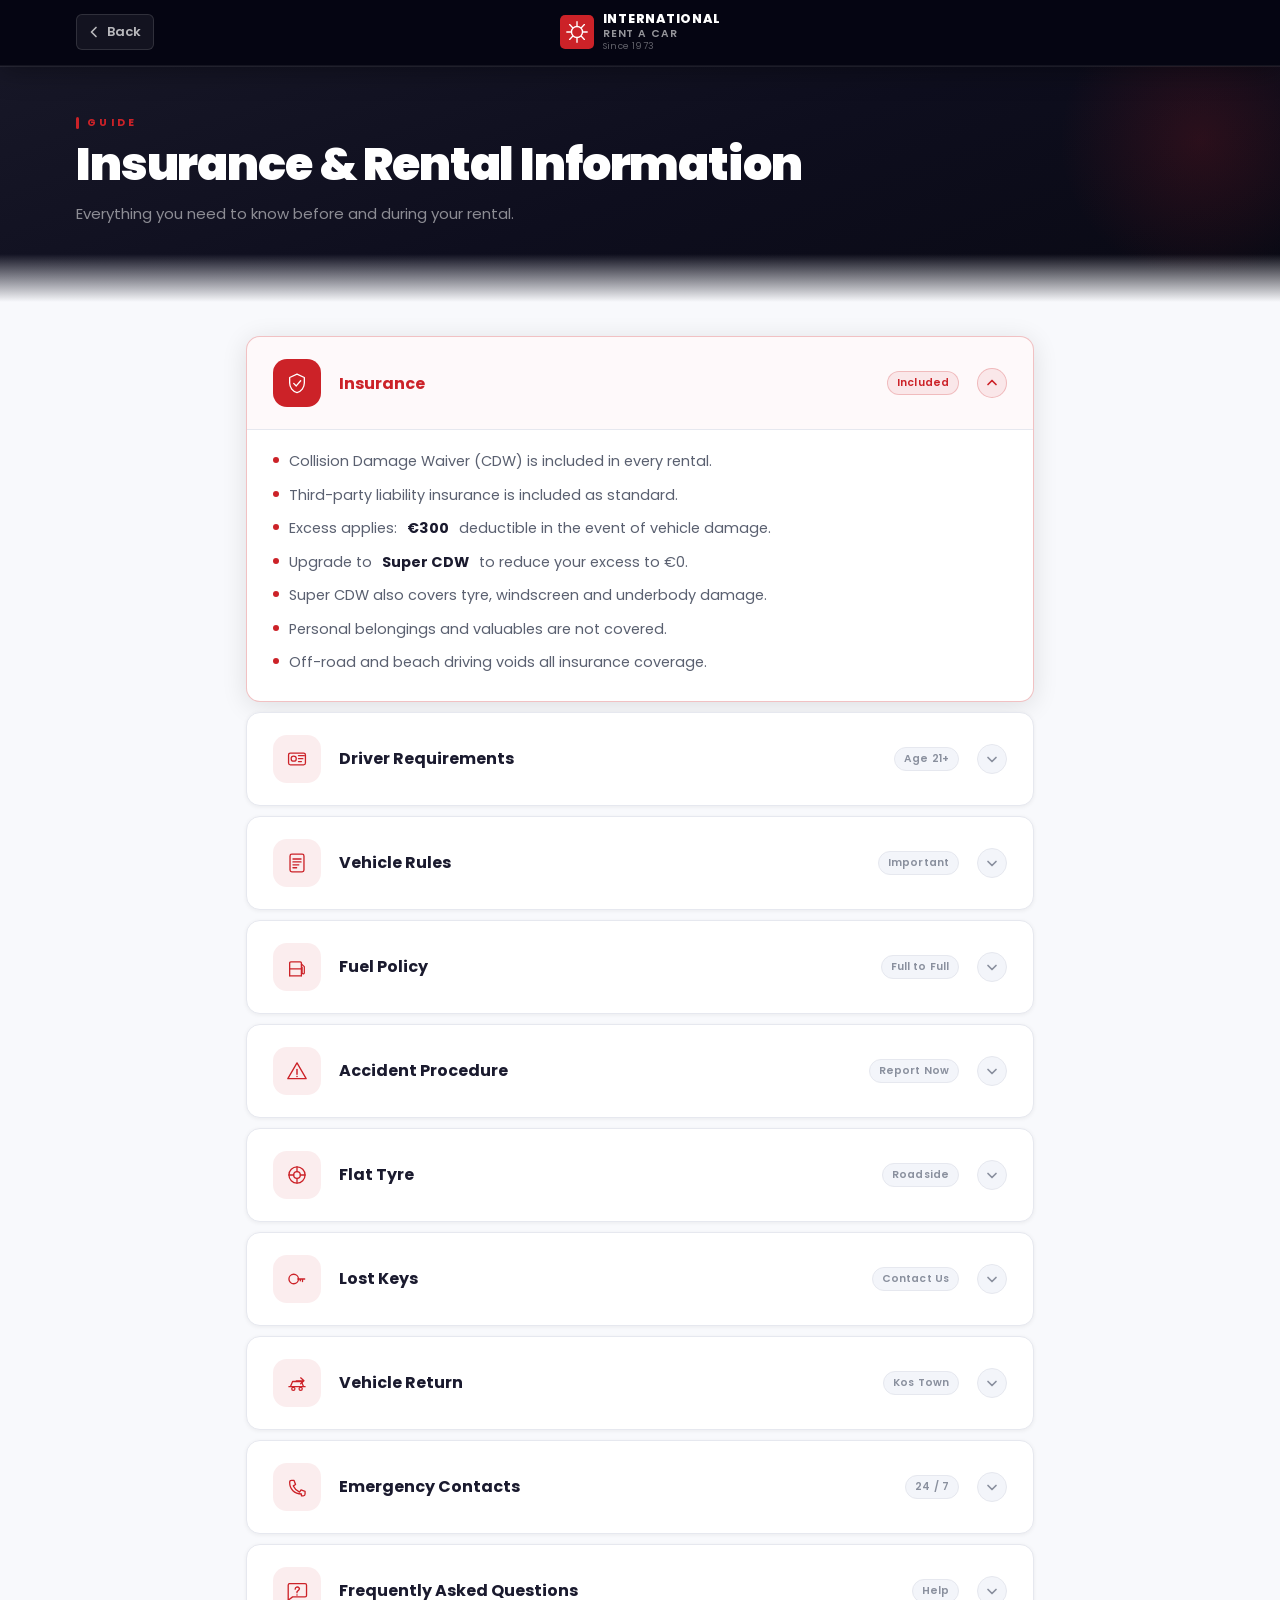
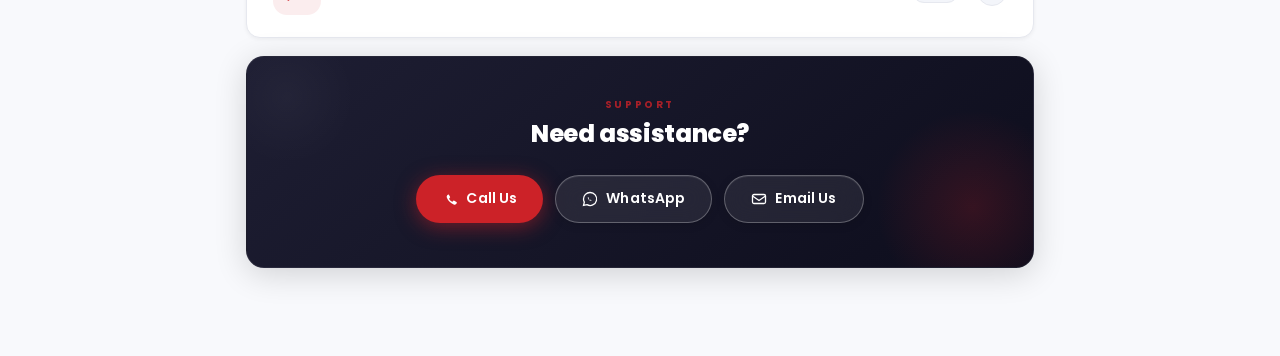
==== commit e608b809: "Update" ====
--- a/rental-guide.html
+++ b/rental-guide.html
@@ -252,7 +252,7 @@
           <div class="rg-acc__inner">
             <div class="rg-acc__content">
               <ul class="rg-acc__list">
-                <li>Contact us immediately: <strong>+30 224 209 1222</strong> or WhatsApp <strong>+30 694 445 0505</strong>.</li>
+                <li>Contact us immediately: <strong>+30 22420 92265</strong> or WhatsApp <strong>+30 694 477 1738</strong>.</li>
                 <li>Do not move the vehicle unless it is blocking traffic and it is safe to do so.</li>
                 <li>Call the police (<strong>100</strong>) for any collision involving another vehicle or personal injury.</li>
                 <li>Take photographs of all vehicles, damage, and the surrounding area.</li>
@@ -408,8 +408,8 @@
           <div class="rg-acc__inner">
             <div class="rg-acc__content">
               <ul class="rg-acc__list">
-                <li><strong>Our 24-hour emergency line:</strong> +30 694 445 0505 (WhatsApp / call)</li>
-                <li><strong>Office direct line:</strong> +30 224 209 1222</li>
+                <li><strong>Our 24-hour emergency line:</strong> +30 694 477 1738 (WhatsApp / call)</li>
+                <li><strong>Office direct line:</strong> +30 22420 92265</li>
                 <li><strong>European emergency number:</strong> 112 (police, fire, ambulance)</li>
                 <li><strong>Greek Police:</strong> 100</li>
                 <li><strong>Roadside assistance (ELPA):</strong> 10400</li>
@@ -467,19 +467,27 @@
       <h2 class="rg-help__title">Need assistance?</h2>
       <div class="rg-help__actions">
 
-        <a href="tel:+302242091222" class="rg-help__btn rg-help__btn--red">
+        <a href="tel:+302242092265" class="rg-help__btn rg-help__btn--red">
           <svg width="16" height="16" viewBox="0 0 16 16" fill="none" aria-hidden="true">
             <path d="M14.5 11c-.3-.3-2.3-1.52-2.7-1.52-.4 0-.6.3-1.1.9-.3.3-.5.3-.8.16-.65-.3-1.9-.86-2.7-2.6-.1-.3-.1-.5.2-.8.5-.5.8-.7.8-1.1 0-.4-1.1-2.08-1.4-2.38-.3-.3-.6 0-.9.2-.5.3-.9.7-1.1 1.2-.2.5-.1 1.1.1 1.6.6 1.5 1.5 2.9 2.7 4.1 1.2 1.2 2.6 2.1 4.1 2.7.5.2 1.1.3 1.6.1.5-.2.9-.6 1.2-1.1.28-.4.5-.58.28-.88z" fill="white"/>
           </svg>
           Call Us
         </a>
 
-        <a href="https://wa.me/306944450505" target="_blank" rel="noopener" class="rg-help__btn rg-help__btn--outline">
+        <a href="https://wa.me/306944771738" target="_blank" rel="noopener" class="rg-help__btn rg-help__btn--outline">
           <svg width="16" height="16" viewBox="0 0 16 16" fill="none" aria-hidden="true">
             <path d="M8 1.5C4.41 1.5 1.5 4.41 1.5 8c0 1.13.3 2.2.82 3.12L1.5 14.5l3.5-.81A6.5 6.5 0 108 1.5z" stroke="white" stroke-width="1.3" fill="none"/>
             <path d="M5.8 6.5c0-.16.1-.3.25-.33l.26-.02c.16-.02.3.08.33.23l.28.98c.04.12-.02.25-.13.31l-.27.17c.26.53.68.96 1.2 1.2l.17-.26a.27.27 0 01.32-.14l.98.28c.15.03.25.17.23.33l-.02.26c-.02.16-.16.27-.32.27C7.25 9.62 5.8 8.17 5.8 6.76V6.5z" fill="white"/>
           </svg>
           WhatsApp
+        </a>
+
+        <a href="mailto:info@internationalrentals.gr" class="rg-help__btn rg-help__btn--outline">
+          <svg width="16" height="16" viewBox="0 0 16 16" fill="none" aria-hidden="true">
+            <rect x="1.5" y="3.5" width="13" height="9" rx="1.5" stroke="white" stroke-width="1.3"/>
+            <path d="M1.5 5l6.5 4.5L14.5 5" stroke="white" stroke-width="1.3" stroke-linecap="round" stroke-linejoin="round"/>
+          </svg>
+          Email Us
         </a>
 
       </div>
